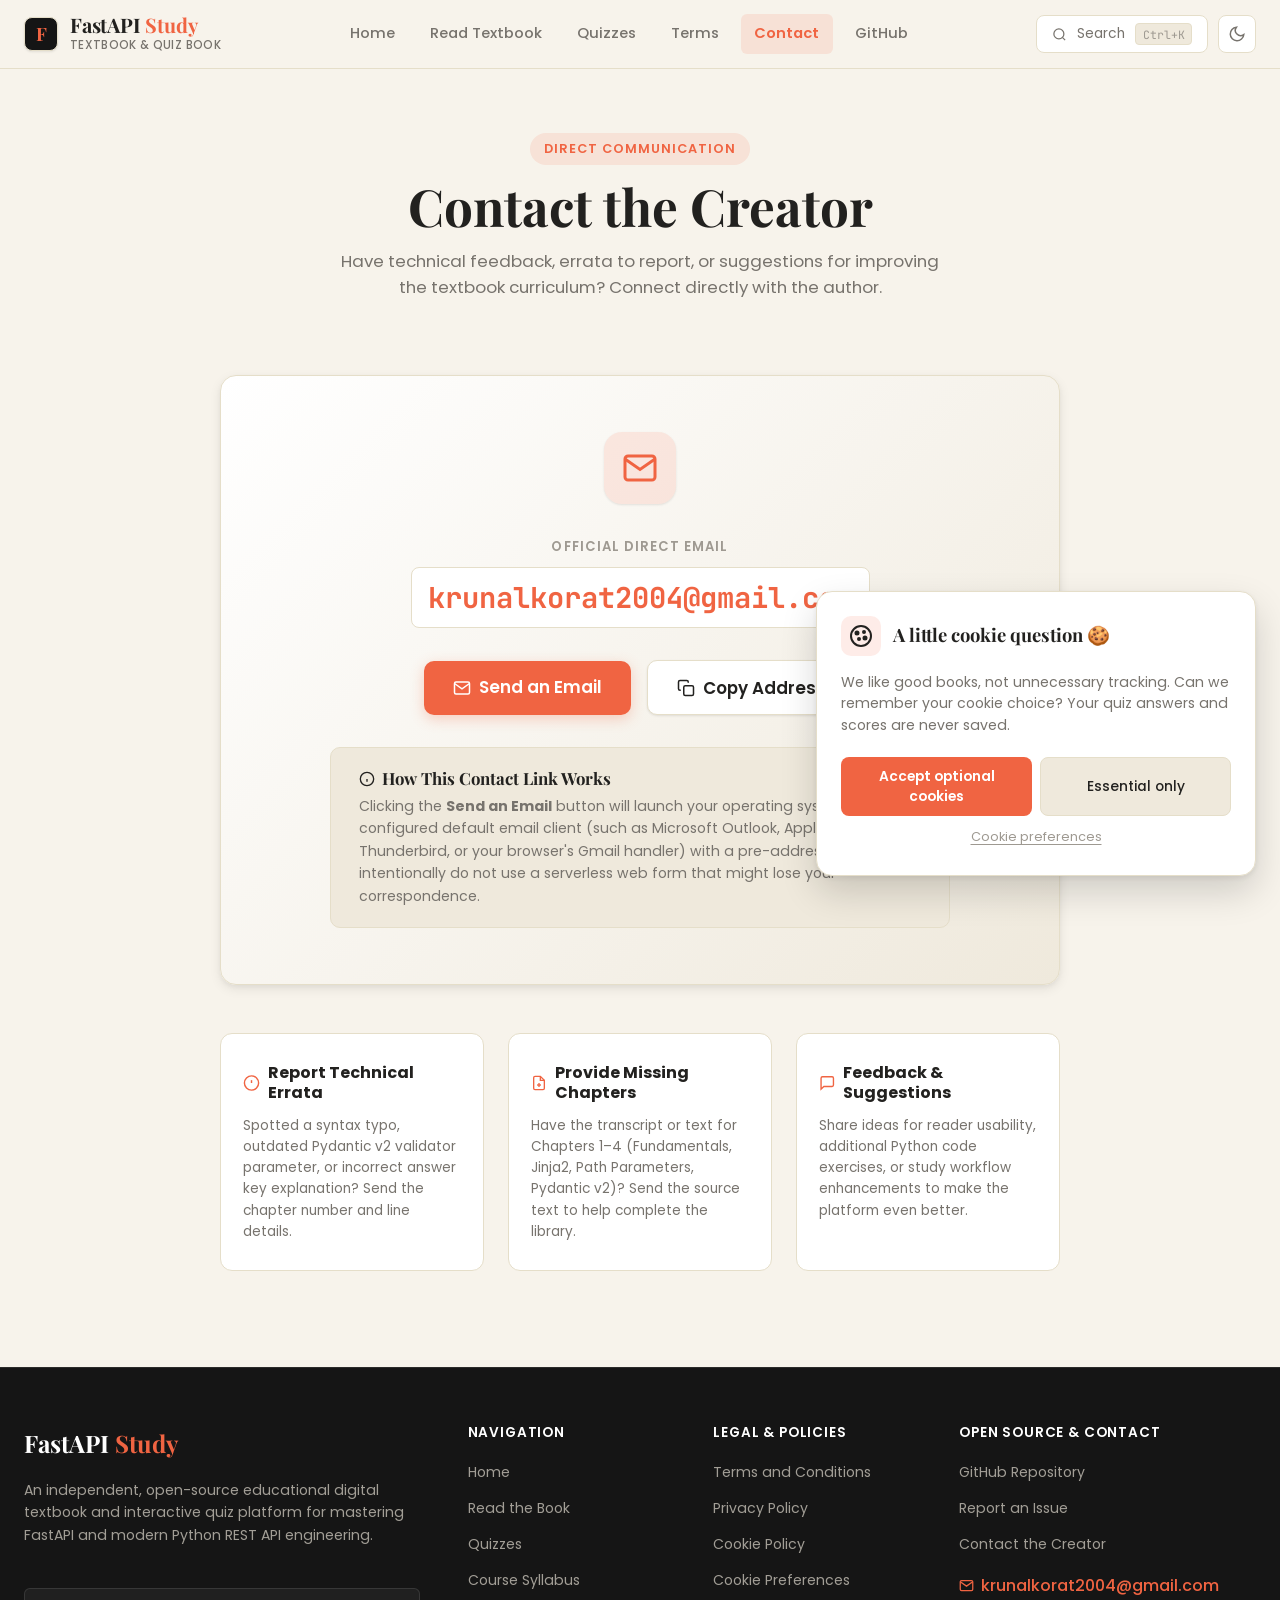
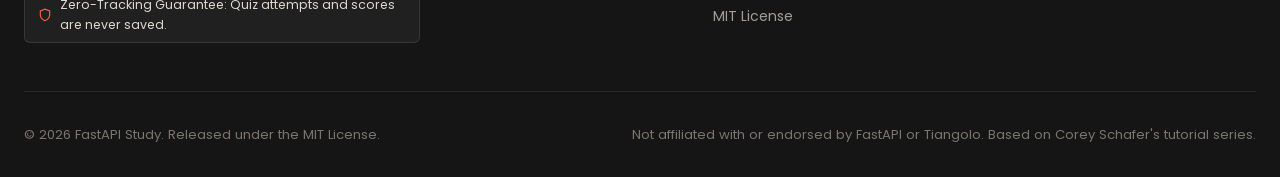
==== contact.html @ 701d2d7a "feat: complete FastAPI Study static website, open-source identity, cookie consent, and Vercel config" ====
<!DOCTYPE html>
<html lang="en">
<head>
  <meta charset="UTF-8">
  <meta name="viewport" content="width=device-width, initial-scale=1.0">
  <title>Contact the Creator — FastAPI Study</title>
  <meta name="description" content="Get in touch with the creator of FastAPI Study to report textbook errata, propose improvements, or ask architectural questions.">
  
  <!-- CSS Design System -->
  <link rel="stylesheet" href="assets/css/base.css">
  <link rel="stylesheet" href="assets/css/pages.css">
</head>
<body>
  <!-- Accessibility Skip Link -->
  <a href="#main-content" class="skip-to-content">Skip to contact content</a>

  <!-- Global Header -->
  <header class="site-header" role="banner">
    <div class="header-container">
      <a href="index.html" class="brand-link" aria-label="FastAPI Study Home">
        <div class="brand-badge-icon" aria-hidden="true">F</div>
        <div class="brand-text-wrap">
          <span class="brand-name">FastAPI <span>Study</span></span>
          <span class="brand-tagline">Textbook & Quiz Book</span>
        </div>
      </a>

      <nav class="main-nav" aria-label="Primary Navigation">
        <a href="index.html" class="nav-link">Home</a>
        <a href="textbook.html?ch=5" class="nav-link">Read Textbook</a>
        <a href="quiz.html?ch=5" class="nav-link">Quizzes</a>
        <a href="terms.html" class="nav-link">Terms</a>
        <a href="contact.html" class="nav-link active">Contact</a>
        <a href="https://github.com/KrunalKorat/FastAPI-Study" class="nav-link" target="_blank" rel="noopener noreferrer">GitHub</a>
      </nav>

      <div class="header-actions">
        <button class="search-trigger-btn" aria-label="Search textbook content (Press Ctrl+K)">
          <svg width="15" height="15" viewBox="0 0 24 24" fill="none" stroke="currentColor" stroke-width="2"><circle cx="11" cy="11" r="8"></circle><line x1="21" y1="21" x2="16.65" y2="16.65"></line></svg>
          <span>Search</span>
          <kbd>Ctrl+K</kbd>
        </button>

        <button class="icon-btn theme-toggle-btn" aria-label="Toggle theme">
          <svg width="18" height="18" viewBox="0 0 24 24" fill="none" stroke="currentColor" stroke-width="2"><path d="M21 12.79A9 9 0 1 1 11.21 3 7 7 0 0 0 21 12.79z"></path></svg>
        </button>

        <button class="icon-btn mobile-menu-btn" aria-label="Open navigation menu">
          <svg width="20" height="20" viewBox="0 0 24 24" fill="none" stroke="currentColor" stroke-width="2"><line x1="3" y1="12" x2="21" y2="12"></line><line x1="3" y1="6" x2="21" y2="6"></line><line x1="3" y1="18" x2="21" y2="18"></line></svg>
        </button>
      </div>
    </div>
  </header>

  <!-- Mobile Navigation Drawer -->
  <div class="mobile-nav-drawer" id="mobile-drawer" role="dialog" aria-modal="true" aria-label="Navigation Menu">
    <div class="mobile-drawer-sheet">
      <div class="drawer-header">
        <div class="brand-name">FastAPI <span>Study</span></div>
        <button class="icon-btn drawer-close-btn" aria-label="Close navigation menu">
          <svg width="18" height="18" viewBox="0 0 24 24" fill="none" stroke="currentColor" stroke-width="2"><line x1="18" y1="6" x2="6" y2="18"></line><line x1="6" y1="6" x2="18" y2="18"></line></svg>
        </button>
      </div>
      <nav class="drawer-links">
        <a href="index.html" class="nav-link">Home</a>
        <a href="textbook.html?ch=5" class="nav-link">Read Textbook</a>
        <a href="quiz.html?ch=5" class="nav-link">Chapter Quizzes</a>
        <a href="terms.html" class="nav-link">Terms and Conditions</a>
        <a href="privacy-policy.html" class="nav-link">Privacy Policy</a>
        <a href="cookies.html" class="nav-link">Cookie Policy</a>
        <a href="contact.html" class="nav-link active">Contact the Creator</a>
        <a href="https://github.com/KrunalKorat/FastAPI-Study" class="nav-link" target="_blank" rel="noopener noreferrer">GitHub Repository</a>
      </nav>
    </div>
  </div>

  <!-- Main Contact Content -->
  <main class="page-wrapper" id="main-content">
    <div class="page-header-block">
      <span class="page-badge-label">Direct Communication</span>
      <h1 class="page-main-title">Contact the Creator</h1>
      <p class="page-lead-text">
        Have technical feedback, errata to report, or suggestions for improving the textbook curriculum? Connect directly with the author.
      </p>
    </div>

    <div class="contact-container">
      <div class="contact-hero-card">
        <div class="contact-mail-icon-wrap" aria-hidden="true">
          <svg width="36" height="36" viewBox="0 0 24 24" fill="none" stroke="currentColor" stroke-width="2"><path d="M4 4h16c1.1 0 2 .9 2 2v12c0 1.1-.9 2-2 2H4c-1.1 0-2-.9-2-2V6c0-1.1.9-2 2-2z"></path><polyline points="22,6 12,13 2,6"></polyline></svg>
        </div>

        <div class="contact-details-box">
          <span style="font-size: 0.82rem; font-weight: 600; text-transform: uppercase; letter-spacing: 0.08em; color: var(--text-muted);">Official Direct Email</span>
          <a href="mailto:krunalkorat2004@gmail.com" class="contact-email-display" id="creator-email-link" title="Click to send email via your default mail client">
            krunalkorat2004@gmail.com
          </a>
        </div>

        <div class="contact-action-buttons">
          <a href="mailto:krunalkorat2004@gmail.com" class="btn btn-primary btn-lg">
            <svg width="18" height="18" viewBox="0 0 24 24" fill="none" stroke="currentColor" stroke-width="2"><path d="M4 4h16c1.1 0 2 .9 2 2v12c0 1.1-.9 2-2 2H4c-1.1 0-2-.9-2-2V6c0-1.1.9-2 2-2z"></path><polyline points="22,6 12,13 2,6"></polyline></svg>
            <span>Send an Email</span>
          </a>

          <button class="btn btn-secondary btn-lg" id="copy-email-btn">
            <svg width="18" height="18" viewBox="0 0 24 24" fill="none" stroke="currentColor" stroke-width="2"><rect x="9" y="9" width="13" height="13" rx="2" ry="2"></rect><path d="M5 15H4a2 2 0 0 1-2-2V4a2 2 0 0 1 2-2h9a2 2 0 0 1 2 2v1"></path></svg>
            <span>Copy Address</span>
          </button>
        </div>

        <div class="contact-notice-box">
          <h4>
            <svg width="16" height="16" viewBox="0 0 24 24" fill="none" stroke="currentColor" stroke-width="2"><circle cx="12" cy="12" r="10"></circle><line x1="12" y1="16" x2="12" y2="12"></line><line x1="12" y1="8" x2="12.01" y2="8"></line></svg>
            <span>How This Contact Link Works</span>
          </h4>
          <p>
            Clicking the <strong>Send an Email</strong> button will launch your operating system's configured default email client (such as Microsoft Outlook, Apple Mail, Thunderbird, or your browser's Gmail handler) with a pre-addressed draft. We intentionally do not use a serverless web form that might lose your correspondence.
          </p>
        </div>
      </div>

      <!-- Why Reach Out Section -->
      <div class="contact-reasons-grid">
        <div class="reason-card">
          <h4>
            <svg width="18" height="18" viewBox="0 0 24 24" fill="none" stroke="currentColor" stroke-width="2" style="color: var(--color-accent-orange);"><circle cx="12" cy="12" r="10"></circle><line x1="12" y1="8" x2="12" y2="12"></line><line x1="12" y1="16" x2="12.01" y2="16"></line></svg>
            <span>Report Technical Errata</span>
          </h4>
          <p>Spotted a syntax typo, outdated Pydantic v2 validator parameter, or incorrect answer key explanation? Send the chapter number and line details.</p>
        </div>

        <div class="reason-card">
          <h4>
            <svg width="18" height="18" viewBox="0 0 24 24" fill="none" stroke="currentColor" stroke-width="2" style="color: var(--color-accent-orange);"><path d="M14 2H6a2 2 0 0 0-2 2v16a2 2 0 0 0 2 2h12a2 2 0 0 0 2-2V8z"></path><polyline points="14 2 14 8 20 8"></polyline><line x1="12" y1="18" x2="12" y2="12"></line><line x1="9" y1="15" x2="15" y2="15"></line></svg>
            <span>Provide Missing Chapters</span>
          </h4>
          <p>Have the transcript or text for Chapters 1–4 (Fundamentals, Jinja2, Path Parameters, Pydantic v2)? Send the source text to help complete the library.</p>
        </div>

        <div class="reason-card">
          <h4>
            <svg width="18" height="18" viewBox="0 0 24 24" fill="none" stroke="currentColor" stroke-width="2" style="color: var(--color-accent-orange);"><path d="M21 15a2 2 0 0 1-2 2H7l-4 4V5a2 2 0 0 1 2-2h14a2 2 0 0 1 2 2z"></path></svg>
            <span>Feedback & Suggestions</span>
          </h4>
          <p>Share ideas for reader usability, additional Python code exercises, or study workflow enhancements to make the platform even better.</p>
        </div>
      </div>
    </div>
  </main>

  <!-- Global Footer -->
  <footer class="site-footer" role="contentinfo">
    <div class="footer-container">
      <div class="footer-top">
        <div class="footer-brand-col">
          <div class="footer-brand">FastAPI <span>Study</span></div>
          <p class="footer-desc">
            An independent, open-source educational digital textbook and interactive quiz platform for mastering FastAPI and modern Python REST API engineering.
          </p>
          <div class="footer-privacy-pill">
            <svg width="14" height="14" viewBox="0 0 24 24" fill="none" stroke="currentColor" stroke-width="2"><path d="M12 22s8-4 8-10V5l-8-3-8 3v7c0 6 8 10 8 10z"></path></svg>
            <span>Zero-Tracking Guarantee: Quiz attempts and scores are never saved.</span>
          </div>
        </div>

        <div>
          <h4 class="footer-col-title">Navigation</h4>
          <ul class="footer-links">
            <li><a href="index.html">Home</a></li>
            <li><a href="textbook.html?ch=5">Read the Book</a></li>
            <li><a href="quiz.html?ch=5">Quizzes</a></li>
            <li><a href="index.html#curriculum">Course Syllabus</a></li>
          </ul>
        </div>

        <div>
          <h4 class="footer-col-title">Legal &amp; Policies</h4>
          <ul class="footer-links">
            <li><a href="terms.html">Terms and Conditions</a></li>
            <li><a href="privacy-policy.html">Privacy Policy</a></li>
            <li><a href="cookies.html">Cookie Policy</a></li>
            <li><a href="#" class="reopen-cookie-preferences">Cookie Preferences</a></li>
            <li><a href="LICENSE" target="_blank">MIT License</a></li>
          </ul>
        </div>

        <div>
          <h4 class="footer-col-title">Open Source &amp; Contact</h4>
          <ul class="footer-links" style="margin-bottom: 1rem;">
            <li><a href="https://github.com/KrunalKorat/FastAPI-Study" target="_blank" rel="noopener noreferrer">GitHub Repository</a></li>
            <li><a href="https://github.com/KrunalKorat/FastAPI-Study/issues" target="_blank" rel="noopener noreferrer">Report an Issue</a></li>
            <li><a href="contact.html">Contact the Creator</a></li>
          </ul>
          <a href="mailto:krunalkorat2004@gmail.com" class="footer-contact-link">
            <svg width="15" height="15" viewBox="0 0 24 24" fill="none" stroke="currentColor" stroke-width="2"><path d="M4 4h16c1.1 0 2 .9 2 2v12c0 1.1-.9 2-2 2H4c-1.1 0-2-.9-2-2V6c0-1.1.9-2 2-2z"></path><polyline points="22,6 12,13 2,6"></polyline></svg>
            <span>krunalkorat2004@gmail.com</span>
          </a>
        </div>
      </div>

      <div class="footer-bottom">
        <div>&copy; <span id="current-year">2026</span> FastAPI Study. Released under the MIT License.</div>
        <div>Not affiliated with or endorsed by FastAPI or Tiangolo. Based on Corey Schafer's tutorial series.</div>
      </div>
    </div>
  </footer>

  <!-- Search Modal -->
  <div class="search-modal-backdrop" id="search-modal" role="dialog" aria-modal="true" aria-label="Search textbook content">
    <div class="search-dialog">
      <div class="search-input-header">
        <svg class="search-input-icon" width="20" height="20" viewBox="0 0 24 24" fill="none" stroke="currentColor" stroke-width="2"><circle cx="11" cy="11" r="8"></circle><line x1="21" y1="21" x2="16.65" y2="16.65"></line></svg>
        <input type="text" id="search-input" class="search-main-input" placeholder="Search chapters, Python code, section titles, or topics..." autocomplete="off">
        <button class="icon-btn search-close-btn" aria-label="Close search">
          <svg width="18" height="18" viewBox="0 0 24 24" fill="none" stroke="currentColor" stroke-width="2"><line x1="18" y1="6" x2="6" y2="18"></line><line x1="6" y1="6" x2="18" y2="18"></line></svg>
        </button>
      </div>
      <div class="search-results-container" id="search-results"></div>
      <div class="search-dialog-footer">
        <div class="search-shortcuts">
          <span><kbd>↑</kbd> <kbd>↓</kbd> to navigate</span>
          <span><kbd>Enter</kbd> to open</span>
          <span><kbd>Esc</kbd> to close</span>
        </div>
        <span>FastAPI Study Client Search</span>
      </div>
    </div>
  </div>

  <!-- Scripts -->
  <script src="assets/content/textbook-content.js"></script>
  <script src="assets/js/animations.js"></script>
  <script src="assets/js/app.js"></script>
  <script src="assets/js/search.js"></script>

  <script>
    document.addEventListener('DOMContentLoaded', () => {
      const copyBtn = document.getElementById('copy-email-btn');
      if (copyBtn && window.FastAPIApp) {
        copyBtn.addEventListener('click', () => {
          window.FastAPIApp.copyTextToClipboard('krunalkorat2004@gmail.com', 'Creator email copied to clipboard!');
        });
      }
    });
  </script>
</body>
</html>
---- assets/css/base.css ----
/* ==========================================================================
   FASTAPI STUDY — BASE DESIGN SYSTEM & GLOBAL STYLES
   Fonts: Playfair Display, Poppins, JetBrains Mono
   Palette: #151515, #20201F, #F7F3EB, #22211F, #77736D, #F06442
   ========================================================================== */

@import url('https://fonts.googleapis.com/css2?family=JetBrains+Mono:ital,wght@0,400;0,500;0,600;0,700;1,400&family=Playfair+Display:ital,wght@0,500;0,600;0,700;0,800;1,600&family=Poppins:wght@300;400;500;600;700&display=swap');

:root {
  /* Core Brand Colors */
  --color-dark-main: #151515;
  --color-dark-elevated: #20201F;
  --color-dark-border: #2C2C2A;
  --color-dark-muted: #8E8A83;
  
  --color-ivory-bg: #F7F3EB;
  --color-ivory-surface: #FFFFFF;
  --color-ivory-card: #EFE9DC;
  --color-ivory-border: #E5DEC9;
  --color-text-main: #22211F;
  --color-text-secondary: #77736D;
  --color-text-muted: #9E9991;

  --color-accent-orange: #F06442;
  --color-accent-orange-hover: #D95333;
  --color-accent-orange-light: rgba(240, 100, 66, 0.12);
  --color-accent-orange-subtle: rgba(240, 100, 66, 0.06);

  --color-success: #2E7D32;
  --color-success-bg: #E8F5E9;
  --color-error: #D32F2F;
  --color-error-bg: #FFEBEE;
  --color-warning: #ED6C02;
  --color-warning-bg: #FFF4E5;
  --color-info: #0288D1;
  --color-info-bg: #E1F5FE;

  /* Typography Stacks */
  --font-serif: 'Playfair Display', Georgia, Cambria, 'Times New Roman', serif;
  --font-sans: 'Poppins', -apple-system, BlinkMacSystemFont, 'Segoe UI', Roboto, Helvetica, Arial, sans-serif;
  --font-mono: 'JetBrains Mono', Consolas, Monaco, 'Courier New', monospace;

  /* Reader Sizing Variables */
  --reader-font-size: 1.05rem;
  --reader-line-height: 1.8;
  --reader-max-width: 860px;

  /* Elevation Shadows */
  --shadow-sm: 0 1px 3px rgba(0,0,0,0.06), 0 1px 2px rgba(0,0,0,0.04);
  --shadow-md: 0 4px 12px rgba(0,0,0,0.08), 0 2px 4px rgba(0,0,0,0.04);
  --shadow-lg: 0 12px 28px rgba(0,0,0,0.12), 0 4px 8px rgba(0,0,0,0.06);
  --shadow-book: 0 20px 40px -15px rgba(0,0,0,0.35), 0 0 0 1px rgba(0,0,0,0.08);

  /* Transitions */
  --transition-fast: 0.18s cubic-bezier(0.16, 1, 0.3, 1);
  --transition-normal: 0.28s cubic-bezier(0.16, 1, 0.3, 1);
  --transition-smooth: 0.42s cubic-bezier(0.16, 1, 0.3, 1);

  /* Surface and UI defaults (Warm Ivory Theme) */
  --bg-app: var(--color-ivory-bg);
  --bg-surface: #FFFFFF;
  --bg-surface-elevated: var(--color-ivory-card);
  --border-subtle: var(--color-ivory-border);
  --text-primary: var(--color-text-main);
  --text-secondary: var(--color-text-secondary);
  --text-muted: var(--color-text-muted);
  --code-bg: #151515;
  --code-text: #F8F8F2;
  --code-border: #2A2A28;
  --header-bg: rgba(247, 243, 235, 0.94);
  --header-border: var(--color-ivory-border);
}

/* Dark Theme Overrides */
[data-theme="dark"] {
  --bg-app: #151515;
  --bg-surface: #1E1E1D;
  --bg-surface-elevated: #282827;
  --border-subtle: #2E2E2C;
  --text-primary: #F4F1EA;
  --text-secondary: #AAA59B;
  --text-muted: #726E67;
  --code-bg: #0D0D0D;
  --code-text: #F8F8F2;
  --code-border: #222220;
  --header-bg: rgba(21, 21, 21, 0.92);
  --header-border: #262624;
}

/* Base Reset */
*, *::before, *::after {
  box-sizing: border-box;
  margin: 0;
  padding: 0;
}

html {
  font-size: 16px;
  scroll-behavior: smooth;
  -webkit-font-smoothing: antialiased;
  -moz-osx-font-smoothing: grayscale;
}

body {
  font-family: var(--font-sans);
  background-color: var(--bg-app);
  color: var(--text-primary);
  line-height: 1.6;
  min-height: 100vh;
  display: flex;
  flex-direction: column;
  transition: background-color var(--transition-normal), color var(--transition-normal);
  overflow-x: hidden;
}

/* Skip link for Accessibility */
.skip-to-content {
  position: absolute;
  top: -60px;
  left: 20px;
  background: var(--color-accent-orange);
  color: #FFFFFF;
  padding: 10px 18px;
  font-weight: 600;
  border-radius: 6px;
  z-index: 9999;
  text-decoration: none;
  transition: top var(--transition-fast);
}
.skip-to-content:focus {
  top: 15px;
  outline: 3px solid #FFFFFF;
}

/* Typography Defaults */
h1, h2, h3, h4, h5, h6 {
  color: var(--text-primary);
  font-weight: 700;
  line-height: 1.25;
}

p {
  color: var(--text-primary);
  margin-bottom: 1.1rem;
}

a {
  color: inherit;
  text-decoration: none;
  transition: color var(--transition-fast);
}

button {
  font-family: inherit;
  cursor: pointer;
  border: none;
  background: none;
}

img, svg {
  display: block;
  max-width: 100%;
}

:focus-visible {
  outline: 2px solid var(--color-accent-orange);
  outline-offset: 2px;
}

/* ==========================================================================
   BRANDED INITIAL LOADER
   Layered book-opening animation with progress bar
   ========================================================================== */
#site-loader {
  position: fixed;
  inset: 0;
  background-color: var(--color-dark-main);
  color: #F7F3EB;
  z-index: 10000;
  display: flex;
  flex-direction: column;
  align-items: center;
  justify-content: center;
  transition: opacity 0.45s ease-out, visibility 0.45s ease-out;
}

#site-loader.loader-hidden {
  opacity: 0;
  visibility: hidden;
  pointer-events: none;
}

.loader-content {
  text-align: center;
  display: flex;
  flex-direction: column;
  align-items: center;
  gap: 1.2rem;
  max-width: 320px;
}

.loader-book-icon {
  width: 58px;
  height: 48px;
  position: relative;
  perspective: 200px;
}

.book-spine {
  position: absolute;
  width: 4px;
  height: 100%;
  left: calc(50% - 2px);
  background: var(--color-accent-orange);
  border-radius: 2px;
}

.book-page {
  position: absolute;
  top: 4px;
  width: 25px;
  height: 40px;
  border: 2px solid rgba(247, 243, 235, 0.4);
  background: rgba(32, 32, 31, 0.95);
  border-radius: 3px;
}

.book-page.left {
  right: 50%;
  border-right: none;
  border-top-right-radius: 0;
  border-bottom-right-radius: 0;
  transform-origin: right center;
  animation: pageTurnLeft 1.2s ease-in-out infinite alternate;
}

.book-page.right {
  left: 50%;
  border-left: none;
  border-top-left-radius: 0;
  border-bottom-left-radius: 0;
  transform-origin: left center;
  animation: pageTurnRight 1.2s ease-in-out infinite alternate;
}

@keyframes pageTurnLeft {
  0% { transform: rotateY(0deg); }
  100% { transform: rotateY(-35deg); }
}

@keyframes pageTurnRight {
  0% { transform: rotateY(0deg); }
  100% { transform: rotateY(35deg); }
}

.loader-brand {
  font-family: var(--font-serif);
  font-size: 1.55rem;
  font-weight: 700;
  letter-spacing: -0.02em;
  color: #FFFFFF;
}

.loader-brand span {
  color: var(--color-accent-orange);
}

.loader-subtext {
  font-size: 0.85rem;
  color: var(--color-dark-muted);
  letter-spacing: 0.04em;
  text-transform: uppercase;
}

.loader-progress-track {
  width: 180px;
  height: 3px;
  background: rgba(255, 255, 255, 0.12);
  border-radius: 3px;
  overflow: hidden;
  position: relative;
}

.loader-progress-bar {
  position: absolute;
  top: 0;
  left: 0;
  height: 100%;
  width: 0%;
  background: var(--color-accent-orange);
  border-radius: 3px;
  animation: loaderProgress 0.75s ease forwards;
}

@keyframes loaderProgress {
  0% { width: 5%; }
  50% { width: 65%; }
  100% { width: 100%; }
}

/* ==========================================================================
   GLOBAL HEADER & NAVIGATION
   ========================================================================== */
.site-header {
  position: sticky;
  top: 0;
  z-index: 1000;
  background-color: var(--header-bg);
  backdrop-filter: blur(12px);
  -webkit-backdrop-filter: blur(12px);
  border-bottom: 1px solid var(--header-border);
  transition: background-color var(--transition-normal), border-color var(--transition-normal);
}

.header-container {
  max-width: 1400px;
  margin: 0 auto;
  padding: 0 1.5rem;
  height: 68px;
  display: flex;
  align-items: center;
  justify-content: space-between;
  gap: 1.5rem;
}

/* Brand Identity */
.brand-link {
  display: flex;
  align-items: center;
  gap: 0.75rem;
  text-decoration: none;
}

.brand-badge-icon {
  width: 34px;
  height: 34px;
  background: var(--color-dark-main);
  border: 1px solid var(--border-subtle);
  border-radius: 8px;
  display: flex;
  align-items: center;
  justify-content: center;
  color: var(--color-accent-orange);
  font-family: var(--font-serif);
  font-size: 1.15rem;
  font-weight: 700;
  box-shadow: var(--shadow-sm);
  transition: transform var(--transition-fast);
}

.brand-link:hover .brand-badge-icon {
  transform: translateY(-1px) scale(1.05);
}

.brand-text-wrap {
  display: flex;
  flex-direction: column;
}

.brand-name {
  font-family: var(--font-serif);
  font-size: 1.25rem;
  font-weight: 700;
  color: var(--text-primary);
  line-height: 1.1;
  letter-spacing: -0.01em;
}

.brand-name span {
  color: var(--color-accent-orange);
}

.brand-tagline {
  font-size: 0.72rem;
  font-weight: 500;
  color: var(--text-secondary);
  letter-spacing: 0.03em;
  text-transform: uppercase;
}

/* Primary Navigation */
.main-nav {
  display: flex;
  align-items: center;
  gap: 0.5rem;
}

.nav-link {
  font-size: 0.92rem;
  font-weight: 500;
  color: var(--text-secondary);
  padding: 0.5rem 0.85rem;
  border-radius: 6px;
  transition: color var(--transition-fast), background var(--transition-fast);
}

.nav-link:hover {
  color: var(--text-primary);
  background-color: var(--color-accent-orange-subtle);
}

.nav-link.active {
  color: var(--color-accent-orange);
  font-weight: 600;
  background-color: var(--color-accent-orange-light);
}

/* Header Action Controls */
.header-actions {
  display: flex;
  align-items: center;
  gap: 0.65rem;
}

/* Search Trigger Button */
.search-trigger-btn {
  display: flex;
  align-items: center;
  gap: 0.65rem;
  padding: 0.45rem 0.9rem;
  background-color: var(--bg-surface);
  border: 1px solid var(--border-subtle);
  border-radius: 8px;
  color: var(--text-secondary);
  font-size: 0.86rem;
  font-weight: 400;
  transition: border-color var(--transition-fast), color var(--transition-fast), box-shadow var(--transition-fast);
}

.search-trigger-btn:hover {
  border-color: var(--color-accent-orange);
  color: var(--text-primary);
  box-shadow: var(--shadow-sm);
}

.search-trigger-btn kbd {
  font-family: var(--font-mono);
  font-size: 0.72rem;
  background: var(--bg-surface-elevated);
  border: 1px solid var(--border-subtle);
  border-radius: 4px;
  padding: 0.15rem 0.4rem;
  color: var(--text-muted);
}

/* Theme Toggle Button */
.icon-btn {
  width: 38px;
  height: 38px;
  border-radius: 8px;
  display: flex;
  align-items: center;
  justify-content: center;
  background-color: var(--bg-surface);
  border: 1px solid var(--border-subtle);
  color: var(--text-secondary);
  transition: all var(--transition-fast);
}

.icon-btn:hover {
  color: var(--text-primary);
  border-color: var(--color-accent-orange);
  background-color: var(--color-accent-orange-subtle);
}

/* Mobile Hamburger Menu Toggle */
.mobile-menu-btn {
  display: none;
}

/* Mobile Drawer */
.mobile-nav-drawer {
  position: fixed;
  inset: 0;
  background: rgba(0, 0, 0, 0.65);
  backdrop-filter: blur(6px);
  z-index: 2000;
  display: flex;
  justify-content: flex-end;
  opacity: 0;
  visibility: hidden;
  transition: opacity var(--transition-normal), visibility var(--transition-normal);
}

.mobile-nav-drawer.open {
  opacity: 1;
  visibility: visible;
}

.mobile-drawer-sheet {
  width: 82%;
  max-width: 320px;
  height: 100%;
  background: var(--bg-surface);
  display: flex;
  flex-direction: column;
  padding: 1.5rem;
  box-shadow: var(--shadow-lg);
  transform: translateX(100%);
  transition: transform var(--transition-normal);
}

.mobile-nav-drawer.open .mobile-drawer-sheet {
  transform: translateX(0);
}

.drawer-header {
  display: flex;
  align-items: center;
  justify-content: space-between;
  margin-bottom: 2rem;
  padding-bottom: 1rem;
  border-bottom: 1px solid var(--border-subtle);
}

.drawer-links {
  display: flex;
  flex-direction: column;
  gap: 0.65rem;
}

.drawer-links .nav-link {
  font-size: 1.05rem;
  padding: 0.75rem 1rem;
}

/* ==========================================================================
   GLOBAL SEARCH MODAL
   ========================================================================== */
.search-modal-backdrop {
  position: fixed;
  inset: 0;
  background: rgba(18, 18, 18, 0.75);
  backdrop-filter: blur(8px);
  z-index: 3000;
  display: flex;
  align-items: flex-start;
  justify-content: center;
  padding: 5rem 1rem 2rem;
  opacity: 0;
  visibility: hidden;
  transition: opacity var(--transition-fast), visibility var(--transition-fast);
}

.search-modal-backdrop.open {
  opacity: 1;
  visibility: visible;
}

.search-dialog {
  width: 100%;
  max-width: 680px;
  background: var(--bg-surface);
  border: 1px solid var(--border-subtle);
  border-radius: 14px;
  box-shadow: var(--shadow-lg);
  display: flex;
  flex-direction: column;
  overflow: hidden;
  transform: translateY(-15px) scale(0.98);
  transition: transform var(--transition-normal);
}

.search-modal-backdrop.open .search-dialog {
  transform: translateY(0) scale(1);
}

.search-input-header {
  display: flex;
  align-items: center;
  gap: 0.85rem;
  padding: 1rem 1.25rem;
  border-bottom: 1px solid var(--border-subtle);
  background: var(--bg-surface);
}

.search-input-icon {
  color: var(--color-accent-orange);
  flex-shrink: 0;
}

.search-main-input {
  width: 100%;
  border: none;
  background: none;
  font-size: 1.1rem;
  font-family: inherit;
  color: var(--text-primary);
  outline: none;
}

.search-main-input::placeholder {
  color: var(--text-muted);
}

.search-close-btn {
  color: var(--text-muted);
  padding: 4px;
  border-radius: 4px;
  transition: color var(--transition-fast);
}

.search-close-btn:hover {
  color: var(--text-primary);
}

.search-results-container {
  max-height: 440px;
  overflow-y: auto;
  padding: 0.75rem 0;
}

.search-results-list {
  display: flex;
  flex-direction: column;
  list-style: none;
}

.search-result-item {
  padding: 0.85rem 1.25rem;
  border-bottom: 1px solid var(--border-subtle);
  cursor: pointer;
  transition: background var(--transition-fast);
  display: block;
  text-decoration: none;
}

.search-result-item:last-child {
  border-bottom: none;
}

.search-result-item:hover,
.search-result-item.highlighted {
  background: var(--color-accent-orange-subtle);
}

.search-result-meta {
  display: flex;
  align-items: center;
  gap: 0.65rem;
  margin-bottom: 0.25rem;
}

.search-chapter-badge {
  font-size: 0.72rem;
  font-weight: 600;
  text-transform: uppercase;
  color: var(--color-accent-orange);
  background: var(--color-accent-orange-light);
  padding: 2px 7px;
  border-radius: 4px;
}

.search-section-title {
  font-size: 0.82rem;
  color: var(--text-secondary);
}

.search-result-heading {
  font-size: 0.98rem;
  font-weight: 600;
  color: var(--text-primary);
  margin-bottom: 0.25rem;
}

.search-result-snippet {
  font-size: 0.84rem;
  color: var(--text-secondary);
  line-height: 1.5;
}

.search-result-snippet mark {
  background: rgba(240, 100, 66, 0.25);
  color: var(--text-primary);
  font-weight: 600;
  padding: 1px 3px;
  border-radius: 2px;
}

.search-empty-state {
  padding: 3rem 1.5rem;
  text-align: center;
  color: var(--text-muted);
}

.search-empty-state svg {
  margin: 0 auto 0.75rem;
  opacity: 0.5;
}

.search-dialog-footer {
  padding: 0.65rem 1.25rem;
  background: var(--bg-surface-elevated);
  border-top: 1px solid var(--border-subtle);
  display: flex;
  align-items: center;
  justify-content: space-between;
  font-size: 0.78rem;
  color: var(--text-muted);
}

.search-shortcuts {
  display: flex;
  gap: 0.85rem;
}

.search-shortcuts span {
  display: flex;
  align-items: center;
  gap: 0.35rem;
}

.search-shortcuts kbd {
  font-family: var(--font-mono);
  background: var(--bg-surface);
  border: 1px solid var(--border-subtle);
  padding: 1px 4px;
  border-radius: 3px;
}

/* ==========================================================================
   GLOBAL FOOTER
   ========================================================================== */
.site-footer {
  margin-top: auto;
  background-color: var(--color-dark-main);
  color: #ECE8E1;
  border-top: 1px solid var(--color-dark-border);
  padding: 3.5rem 1.5rem 2rem;
}

.footer-container {
  max-width: 1400px;
  margin: 0 auto;
}

.footer-top {
  display: grid;
  grid-template-columns: 2fr 1fr 1fr 1.5fr;
  gap: 3rem;
  padding-bottom: 3rem;
  border-bottom: 1px solid rgba(255, 255, 255, 0.08);
}

.footer-brand-col {
  display: flex;
  flex-direction: column;
  gap: 1rem;
}

.footer-brand {
  font-family: var(--font-serif);
  font-size: 1.5rem;
  font-weight: 700;
  color: #FFFFFF;
}

.footer-brand span {
  color: var(--color-accent-orange);
}

.footer-desc {
  font-size: 0.88rem;
  color: #A29E96;
  line-height: 1.6;
  max-width: 380px;
}

.footer-privacy-pill {
  display: inline-flex;
  align-items: center;
  gap: 0.5rem;
  background: rgba(255, 255, 255, 0.05);
  border: 1px solid rgba(255, 255, 255, 0.1);
  padding: 0.4rem 0.8rem;
  border-radius: 6px;
  font-size: 0.78rem;
  color: #DDD8CE;
  margin-top: 0.5rem;
  width: fit-content;
}

.footer-privacy-pill svg {
  color: var(--color-accent-orange);
  flex-shrink: 0;
}

.footer-col-title {
  font-size: 0.85rem;
  font-weight: 600;
  text-transform: uppercase;
  letter-spacing: 0.06em;
  color: #FFFFFF;
  margin-bottom: 1.1rem;
}

.footer-links {
  list-style: none;
  display: flex;
  flex-direction: column;
  gap: 0.65rem;
}

.footer-links a {
  font-size: 0.88rem;
  color: #A29E96;
  transition: color var(--transition-fast);
}

.footer-links a:hover {
  color: #FFFFFF;
}

.footer-contact-link {
  display: flex;
  align-items: center;
  gap: 0.45rem;
  color: var(--color-accent-orange) !important;
  font-weight: 500;
  word-break: break-all;
}

.footer-bottom {
  padding-top: 2rem;
  display: flex;
  align-items: center;
  justify-content: space-between;
  font-size: 0.82rem;
  color: #7A766F;
  flex-wrap: wrap;
  gap: 1rem;
}

.footer-bottom a {
  color: #A29E96;
  text-decoration: underline;
  text-underline-offset: 3px;
}

/* ==========================================================================
   BUTTONS & COMMON COMPONENTS
   ========================================================================== */
.btn {
  display: inline-flex;
  align-items: center;
  justify-content: center;
  gap: 0.5rem;
  padding: 0.65rem 1.35rem;
  font-size: 0.94rem;
  font-weight: 600;
  border-radius: 8px;
  text-decoration: none;
  cursor: pointer;
  transition: transform var(--transition-fast), background var(--transition-fast), box-shadow var(--transition-fast), border-color var(--transition-fast);
}

.btn:active {
  transform: translateY(1px);
}

.btn-primary {
  background-color: var(--color-accent-orange);
  color: #FFFFFF;
  box-shadow: 0 4px 14px rgba(240, 100, 66, 0.28);
}

.btn-primary:hover {
  background-color: var(--color-accent-orange-hover);
  box-shadow: 0 6px 18px rgba(240, 100, 66, 0.38);
  transform: translateY(-1px);
}

.btn-secondary {
  background-color: var(--bg-surface);
  color: var(--text-primary);
  border: 1px solid var(--border-subtle);
  box-shadow: var(--shadow-sm);
}

.btn-secondary:hover {
  border-color: var(--text-secondary);
  background-color: var(--bg-surface-elevated);
  transform: translateY(-1px);
}

.btn-outline {
  background: transparent;
  color: var(--color-accent-orange);
  border: 1px solid var(--color-accent-orange);
}

.btn-outline:hover {
  background: var(--color-accent-orange);
  color: #FFFFFF;
}

.btn-sm {
  padding: 0.4rem 0.8rem;
  font-size: 0.84rem;
  border-radius: 6px;
}

.btn-lg {
  padding: 0.85rem 1.8rem;
  font-size: 1.05rem;
  border-radius: 10px;
}

/* Toast Notifications */
.toast-container {
  position: fixed;
  bottom: 2rem;
  right: 2rem;
  z-index: 9999;
  display: flex;
  flex-direction: column;
  gap: 0.5rem;
  pointer-events: none;
}

.toast {
  background: var(--color-dark-main);
  color: #F7F3EB;
  border: 1px solid var(--color-dark-border);
  padding: 0.75rem 1.25rem;
  border-radius: 8px;
  font-size: 0.88rem;
  box-shadow: var(--shadow-lg);
  display: flex;
  align-items: center;
  gap: 0.65rem;
  transform: translateY(20px);
  opacity: 0;
  transition: all 0.3s cubic-bezier(0.16, 1, 0.3, 1);
  pointer-events: auto;
}

.toast.show {
  transform: translateY(0);
  opacity: 1;
}

.toast svg {
  color: var(--color-accent-orange);
}

/* ==========================================================================
   COOKIE CONSENT EXPERIENCE ("A little cookie question 🍪")
   ========================================================================== */
.cookie-consent-banner {
  position: fixed;
  bottom: 1.5rem;
  right: 1.5rem;
  max-width: 440px;
  width: calc(100% - 3rem);
  background: var(--bg-surface);
  border: 1px solid var(--border-subtle);
  border-radius: 16px;
  box-shadow: 0 16px 36px rgba(0, 0, 0, 0.16), 0 2px 6px rgba(0, 0, 0, 0.08);
  padding: 1.5rem;
  z-index: 5000;
  display: flex;
  flex-direction: column;
  gap: 1rem;
  transform: translateY(100px);
  opacity: 0;
  pointer-events: none;
  transition: transform 0.4s cubic-bezier(0.16, 1, 0.3, 1), opacity 0.4s cubic-bezier(0.16, 1, 0.3, 1);
}

.cookie-consent-banner.visible {
  transform: translateY(0);
  opacity: 1;
  pointer-events: auto;
}

.cookie-header-row {
  display: flex;
  align-items: center;
  gap: 0.75rem;
}

.cookie-illustration {
  width: 40px;
  height: 40px;
  background: var(--color-accent-orange-light);
  border-radius: 10px;
  display: flex;
  align-items: center;
  justify-content: center;
  flex-shrink: 0;
}

.cookie-headline {
  font-family: var(--font-serif);
  font-size: 1.15rem;
  font-weight: 700;
  color: var(--text-primary);
  line-height: 1.2;
}

.cookie-body-text {
  font-size: 0.88rem;
  color: var(--text-secondary);
  line-height: 1.55;
  margin-bottom: 0;
}

.cookie-actions-group {
  display: flex;
  flex-direction: column;
  gap: 0.5rem;
  margin-top: 0.25rem;
}

.cookie-btn-row {
  display: grid;
  grid-template-columns: 1fr 1fr;
  gap: 0.5rem;
}

.cookie-btn-accept {
  background: var(--color-accent-orange);
  color: #FFFFFF;
  border: none;
  border-radius: 8px;
  padding: 0.6rem 0.85rem;
  font-size: 0.86rem;
  font-weight: 600;
  cursor: pointer;
  transition: background var(--transition-fast), transform var(--transition-fast);
  text-align: center;
}

.cookie-btn-accept:hover {
  background: var(--color-accent-orange-hover);
  transform: translateY(-1px);
}

.cookie-btn-essential {
  background: var(--bg-surface-elevated);
  color: var(--text-primary);
  border: 1px solid var(--border-subtle);
  border-radius: 8px;
  padding: 0.6rem 0.85rem;
  font-size: 0.86rem;
  font-weight: 500;
  cursor: pointer;
  transition: background var(--transition-fast), border-color var(--transition-fast);
  text-align: center;
}

.cookie-btn-essential:hover {
  border-color: var(--text-secondary);
  background: var(--border-subtle);
}

.cookie-btn-prefs {
  color: var(--text-muted);
  font-size: 0.8rem;
  text-decoration: underline;
  text-underline-offset: 3px;
  text-align: center;
  padding: 0.2rem;
  background: none;
  border: none;
  cursor: pointer;
  transition: color var(--transition-fast);
}

.cookie-btn-prefs:hover {
  color: var(--color-accent-orange);
}

/* ==========================================================================
   RESPONSIVE BREAKPOINTS
   ========================================================================== */
@media (max-width: 1024px) {
  .footer-top {
    grid-template-columns: 1fr 1fr;
    gap: 2rem;
  }
}

@media (max-width: 768px) {
  .main-nav {
    display: none;
  }
  .mobile-menu-btn {
    display: flex;
  }
  .search-trigger-btn span,
  .search-trigger-btn kbd {
    display: none;
  }
  .search-trigger-btn {
    padding: 0.45rem;
  }
  .footer-top {
    grid-template-columns: 1fr;
    gap: 2rem;
  }
  .search-dialog {
    margin-top: 1rem;
  }
  .cookie-consent-banner {
    bottom: 1rem;
    right: 1rem;
    left: 1rem;
    width: auto;
    max-width: none;
  }
}

@media (prefers-reduced-motion: reduce) {
  *, *::before, *::after {
    animation-duration: 0.01ms !important;
    animation-iteration-count: 1 !important;
    transition-duration: 0.01ms !important;
    scroll-behavior: auto !important;
  }
}
---- assets/css/pages.css ----
/* ==========================================================================
   FASTAPI STUDY — TERMS & CONTACT PAGES STYLES (pages.css)
   ========================================================================== */

.page-wrapper {
  max-width: 980px;
  margin: 0 auto;
  padding: 4rem 1.5rem 6rem;
  width: 100%;
}

.page-header-block {
  text-align: center;
  margin-bottom: 3.5rem;
  display: flex;
  flex-direction: column;
  align-items: center;
  gap: 0.75rem;
}

.page-badge-label {
  font-size: 0.8rem;
  font-weight: 600;
  text-transform: uppercase;
  letter-spacing: 0.08em;
  color: var(--color-accent-orange);
  background: var(--color-accent-orange-light);
  padding: 0.35rem 0.85rem;
  border-radius: 20px;
}

.page-main-title {
  font-family: var(--font-serif);
  font-size: clamp(2.2rem, 4vw, 3.2rem);
  font-weight: 700;
  color: var(--text-primary);
  line-height: 1.15;
}

.page-lead-text {
  font-size: 1.05rem;
  color: var(--text-secondary);
  max-width: 620px;
  line-height: 1.6;
}

/* ==========================================================================
   TERMS AND CONDITIONS LAYOUT
   ========================================================================== */
.terms-card-container {
  background: var(--bg-surface);
  border: 1px solid var(--border-subtle);
  border-radius: 14px;
  padding: 3rem 2.5rem;
  box-shadow: var(--shadow-sm);
  display: flex;
  flex-direction: column;
  gap: 2.5rem;
}

.terms-meta-info {
  display: flex;
  align-items: center;
  justify-content: space-between;
  padding-bottom: 1.5rem;
  border-bottom: 1px solid var(--border-subtle);
  font-size: 0.85rem;
  color: var(--text-muted);
  flex-wrap: wrap;
  gap: 0.75rem;
}

.terms-section {
  display: flex;
  flex-direction: column;
  gap: 0.75rem;
}

.terms-section-title {
  font-family: var(--font-serif);
  font-size: 1.35rem;
  font-weight: 700;
  color: var(--text-primary);
  display: flex;
  align-items: center;
  gap: 0.5rem;
}

.terms-section-num {
  font-family: var(--font-mono);
  font-size: 0.95rem;
  color: var(--color-accent-orange);
}

.terms-paragraph {
  font-size: 0.95rem;
  color: var(--text-secondary);
  line-height: 1.7;
  margin-bottom: 0.5rem;
}

.terms-callout-pill {
  background: var(--bg-surface-elevated);
  border-left: 3px solid var(--color-accent-orange);
  padding: 1rem 1.25rem;
  border-radius: 0 8px 8px 0;
  font-size: 0.9rem;
  color: var(--text-primary);
  line-height: 1.6;
}

/* ==========================================================================
   CONTACT THE CREATOR LAYOUT
   ========================================================================== */
.contact-container {
  max-width: 840px;
  margin: 0 auto;
}

.contact-hero-card {
  background: linear-gradient(135deg, var(--bg-surface) 0%, var(--bg-surface-elevated) 100%);
  border: 1px solid var(--border-subtle);
  border-radius: 16px;
  padding: 3.5rem 2.5rem;
  box-shadow: var(--shadow-md);
  display: flex;
  flex-direction: column;
  align-items: center;
  text-align: center;
  gap: 2rem;
}

.contact-mail-icon-wrap {
  width: 72px;
  height: 72px;
  border-radius: 18px;
  background: var(--color-accent-orange-light);
  color: var(--color-accent-orange);
  display: flex;
  align-items: center;
  justify-content: center;
  box-shadow: var(--shadow-sm);
}

.contact-details-box {
  display: flex;
  flex-direction: column;
  align-items: center;
  gap: 0.65rem;
}

.contact-email-display {
  font-family: var(--font-mono);
  font-size: clamp(1.2rem, 3vw, 1.8rem);
  font-weight: 700;
  color: var(--color-accent-orange);
  text-decoration: none;
  padding: 0.4rem 1rem;
  background: var(--bg-surface);
  border: 1px solid var(--border-subtle);
  border-radius: 8px;
  transition: all var(--transition-fast);
  word-break: break-all;
}

.contact-email-display:hover {
  border-color: var(--color-accent-orange);
  box-shadow: 0 4px 12px rgba(240, 100, 66, 0.2);
  transform: translateY(-2px);
}

.contact-action-buttons {
  display: flex;
  align-items: center;
  gap: 1rem;
  flex-wrap: wrap;
  justify-content: center;
}

.contact-notice-box {
  background: var(--bg-surface-elevated);
  border: 1px solid var(--border-subtle);
  border-radius: 10px;
  padding: 1.25rem 1.75rem;
  max-width: 620px;
  text-align: left;
}

.contact-notice-box h4 {
  font-family: var(--font-serif);
  font-size: 1.05rem;
  margin-bottom: 0.35rem;
  color: var(--text-primary);
  display: flex;
  align-items: center;
  gap: 0.45rem;
}

.contact-notice-box p {
  font-size: 0.88rem;
  color: var(--text-secondary);
  line-height: 1.6;
  margin-bottom: 0;
}

.contact-reasons-grid {
  display: grid;
  grid-template-columns: repeat(3, 1fr);
  gap: 1.5rem;
  margin-top: 3rem;
}

.reason-card {
  background: var(--bg-surface);
  border: 1px solid var(--border-subtle);
  border-radius: 12px;
  padding: 1.8rem 1.4rem;
  display: flex;
  flex-direction: column;
  gap: 0.75rem;
  transition: transform var(--transition-fast), border-color var(--transition-fast);
}

.reason-card:hover {
  transform: translateY(-3px);
  border-color: var(--color-accent-orange);
}

.reason-card h4 {
  font-size: 1rem;
  color: var(--text-primary);
  display: flex;
  align-items: center;
  gap: 0.45rem;
}

.reason-card p {
  font-size: 0.85rem;
  color: var(--text-secondary);
  line-height: 1.55;
  margin-bottom: 0;
}

/* ==========================================================================
   RESPONSIVE BREAKPOINTS (pages.css)
   ========================================================================== */
@media (max-width: 768px) {
  .terms-card-container {
    padding: 2rem 1.5rem;
  }
  .contact-hero-card {
    padding: 2.5rem 1.5rem;
  }
  .contact-reasons-grid {
    grid-template-columns: 1fr;
  }
}
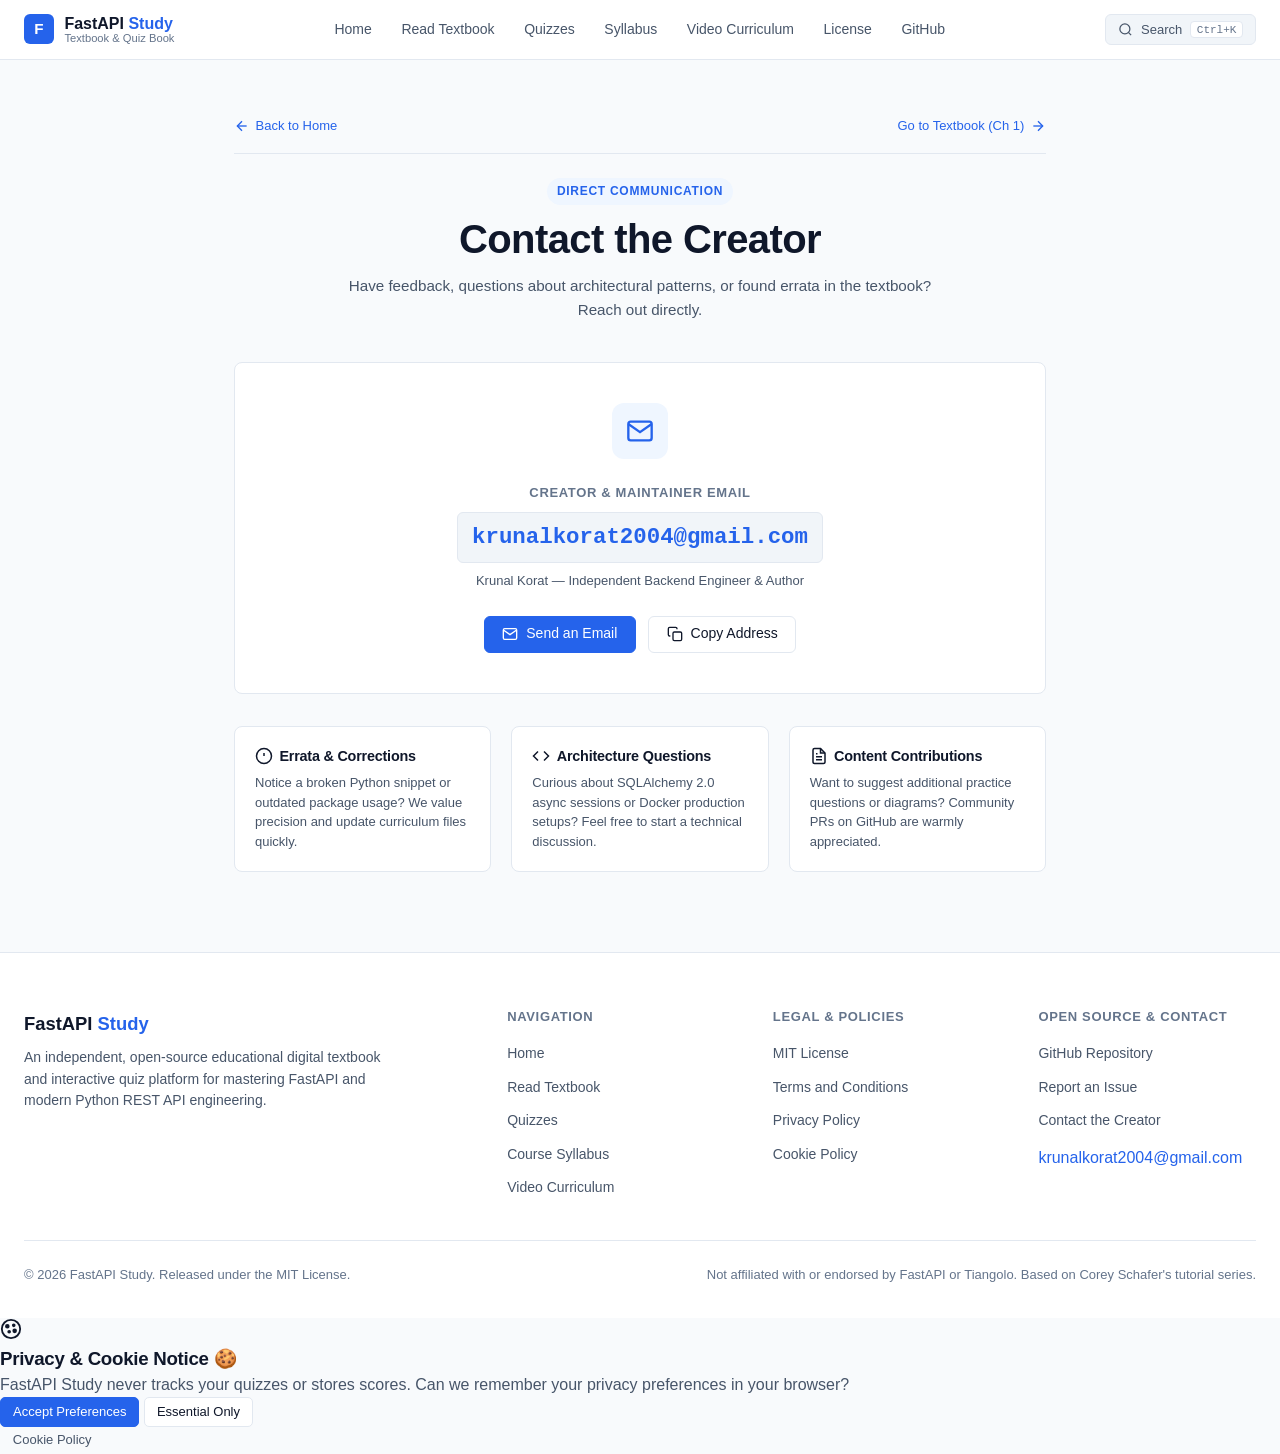
==== commit a19ea532: "feat: complete all 19 chapters, fix blank textbook page, minimalistic blue light UI, and license pag" ====
--- a/contact.html
+++ b/contact.html
@@ -21,16 +21,17 @@
         <div class="brand-badge-icon" aria-hidden="true">F</div>
         <div class="brand-text-wrap">
           <span class="brand-name">FastAPI <span>Study</span></span>
-          <span class="brand-tagline">Textbook & Quiz Book</span>
+          <span class="brand-tagline">Textbook &amp; Quiz Book</span>
         </div>
       </a>
 
       <nav class="main-nav" aria-label="Primary Navigation">
         <a href="index.html" class="nav-link">Home</a>
-        <a href="textbook.html?ch=5" class="nav-link">Read Textbook</a>
-        <a href="quiz.html?ch=5" class="nav-link">Quizzes</a>
-        <a href="terms.html" class="nav-link">Terms</a>
-        <a href="contact.html" class="nav-link active">Contact</a>
+        <a href="textbook.html?ch=1" class="nav-link">Read Textbook</a>
+        <a href="quiz.html?ch=1" class="nav-link">Quizzes</a>
+        <a href="index.html#curriculum" class="nav-link">Syllabus</a>
+        <a href="index.html#youtube" class="nav-link">Video Curriculum</a>
+        <a href="license.html" class="nav-link">License</a>
         <a href="https://github.com/KrunalKorat/FastAPI-Study" class="nav-link" target="_blank" rel="noopener noreferrer">GitHub</a>
       </nav>
 
@@ -39,10 +40,6 @@
           <svg width="15" height="15" viewBox="0 0 24 24" fill="none" stroke="currentColor" stroke-width="2"><circle cx="11" cy="11" r="8"></circle><line x1="21" y1="21" x2="16.65" y2="16.65"></line></svg>
           <span>Search</span>
           <kbd>Ctrl+K</kbd>
-        </button>
-
-        <button class="icon-btn theme-toggle-btn" aria-label="Toggle theme">
-          <svg width="18" height="18" viewBox="0 0 24 24" fill="none" stroke="currentColor" stroke-width="2"><path d="M21 12.79A9 9 0 1 1 11.21 3 7 7 0 0 0 21 12.79z"></path></svg>
         </button>
 
         <button class="icon-btn mobile-menu-btn" aria-label="Open navigation menu">
@@ -63,12 +60,15 @@
       </div>
       <nav class="drawer-links">
         <a href="index.html" class="nav-link">Home</a>
-        <a href="textbook.html?ch=5" class="nav-link">Read Textbook</a>
-        <a href="quiz.html?ch=5" class="nav-link">Chapter Quizzes</a>
+        <a href="textbook.html?ch=1" class="nav-link">Read Textbook</a>
+        <a href="quiz.html?ch=1" class="nav-link">Chapter Quizzes</a>
+        <a href="index.html#curriculum" class="nav-link">Course Syllabus</a>
+        <a href="index.html#youtube" class="nav-link">Video Curriculum</a>
+        <a href="license.html" class="nav-link">MIT License</a>
         <a href="terms.html" class="nav-link">Terms and Conditions</a>
         <a href="privacy-policy.html" class="nav-link">Privacy Policy</a>
         <a href="cookies.html" class="nav-link">Cookie Policy</a>
-        <a href="contact.html" class="nav-link active">Contact the Creator</a>
+        <a href="contact.html" class="nav-link active">Contact</a>
         <a href="https://github.com/KrunalKorat/FastAPI-Study" class="nav-link" target="_blank" rel="noopener noreferrer">GitHub Repository</a>
       </nav>
     </div>
@@ -76,75 +76,71 @@
 
   <!-- Main Contact Content -->
   <main class="page-wrapper" id="main-content">
+    <div class="page-back-bar">
+      <a href="index.html" class="page-back-link">
+        <svg width="16" height="16" viewBox="0 0 24 24" fill="none" stroke="currentColor" stroke-width="2"><line x1="19" y1="12" x2="5" y2="12"></line><polyline points="12 19 5 12 12 5"></polyline></svg>
+        <span>Back to Home</span>
+      </a>
+      <a href="textbook.html?ch=1" class="page-back-link">
+        <span>Go to Textbook (Ch 1)</span>
+        <svg width="16" height="16" viewBox="0 0 24 24" fill="none" stroke="currentColor" stroke-width="2"><line x1="5" y1="12" x2="19" y2="12"></line><polyline points="12 5 19 12 12 19"></polyline></svg>
+      </a>
+    </div>
+
     <div class="page-header-block">
       <span class="page-badge-label">Direct Communication</span>
       <h1 class="page-main-title">Contact the Creator</h1>
       <p class="page-lead-text">
-        Have technical feedback, errata to report, or suggestions for improving the textbook curriculum? Connect directly with the author.
+        Have feedback, questions about architectural patterns, or found errata in the textbook? Reach out directly.
       </p>
     </div>
 
-    <div class="contact-container">
-      <div class="contact-hero-card">
-        <div class="contact-mail-icon-wrap" aria-hidden="true">
-          <svg width="36" height="36" viewBox="0 0 24 24" fill="none" stroke="currentColor" stroke-width="2"><path d="M4 4h16c1.1 0 2 .9 2 2v12c0 1.1-.9 2-2 2H4c-1.1 0-2-.9-2-2V6c0-1.1.9-2 2-2z"></path><polyline points="22,6 12,13 2,6"></polyline></svg>
-        </div>
-
-        <div class="contact-details-box">
-          <span style="font-size: 0.82rem; font-weight: 600; text-transform: uppercase; letter-spacing: 0.08em; color: var(--text-muted);">Official Direct Email</span>
-          <a href="mailto:krunalkorat2004@gmail.com" class="contact-email-display" id="creator-email-link" title="Click to send email via your default mail client">
-            krunalkorat2004@gmail.com
-          </a>
-        </div>
-
-        <div class="contact-action-buttons">
-          <a href="mailto:krunalkorat2004@gmail.com" class="btn btn-primary btn-lg">
-            <svg width="18" height="18" viewBox="0 0 24 24" fill="none" stroke="currentColor" stroke-width="2"><path d="M4 4h16c1.1 0 2 .9 2 2v12c0 1.1-.9 2-2 2H4c-1.1 0-2-.9-2-2V6c0-1.1.9-2 2-2z"></path><polyline points="22,6 12,13 2,6"></polyline></svg>
-            <span>Send an Email</span>
-          </a>
-
-          <button class="btn btn-secondary btn-lg" id="copy-email-btn">
-            <svg width="18" height="18" viewBox="0 0 24 24" fill="none" stroke="currentColor" stroke-width="2"><rect x="9" y="9" width="13" height="13" rx="2" ry="2"></rect><path d="M5 15H4a2 2 0 0 1-2-2V4a2 2 0 0 1 2-2h9a2 2 0 0 1 2 2v1"></path></svg>
-            <span>Copy Address</span>
-          </button>
-        </div>
-
-        <div class="contact-notice-box">
-          <h4>
-            <svg width="16" height="16" viewBox="0 0 24 24" fill="none" stroke="currentColor" stroke-width="2"><circle cx="12" cy="12" r="10"></circle><line x1="12" y1="16" x2="12" y2="12"></line><line x1="12" y1="8" x2="12.01" y2="8"></line></svg>
-            <span>How This Contact Link Works</span>
-          </h4>
-          <p>
-            Clicking the <strong>Send an Email</strong> button will launch your operating system's configured default email client (such as Microsoft Outlook, Apple Mail, Thunderbird, or your browser's Gmail handler) with a pre-addressed draft. We intentionally do not use a serverless web form that might lose your correspondence.
-          </p>
-        </div>
-      </div>
-
-      <!-- Why Reach Out Section -->
-      <div class="contact-reasons-grid">
-        <div class="reason-card">
-          <h4>
-            <svg width="18" height="18" viewBox="0 0 24 24" fill="none" stroke="currentColor" stroke-width="2" style="color: var(--color-accent-orange);"><circle cx="12" cy="12" r="10"></circle><line x1="12" y1="8" x2="12" y2="12"></line><line x1="12" y1="16" x2="12.01" y2="16"></line></svg>
-            <span>Report Technical Errata</span>
-          </h4>
-          <p>Spotted a syntax typo, outdated Pydantic v2 validator parameter, or incorrect answer key explanation? Send the chapter number and line details.</p>
-        </div>
-
-        <div class="reason-card">
-          <h4>
-            <svg width="18" height="18" viewBox="0 0 24 24" fill="none" stroke="currentColor" stroke-width="2" style="color: var(--color-accent-orange);"><path d="M14 2H6a2 2 0 0 0-2 2v16a2 2 0 0 0 2 2h12a2 2 0 0 0 2-2V8z"></path><polyline points="14 2 14 8 20 8"></polyline><line x1="12" y1="18" x2="12" y2="12"></line><line x1="9" y1="15" x2="15" y2="15"></line></svg>
-            <span>Provide Missing Chapters</span>
-          </h4>
-          <p>Have the transcript or text for Chapters 1–4 (Fundamentals, Jinja2, Path Parameters, Pydantic v2)? Send the source text to help complete the library.</p>
-        </div>
-
-        <div class="reason-card">
-          <h4>
-            <svg width="18" height="18" viewBox="0 0 24 24" fill="none" stroke="currentColor" stroke-width="2" style="color: var(--color-accent-orange);"><path d="M21 15a2 2 0 0 1-2 2H7l-4 4V5a2 2 0 0 1 2-2h14a2 2 0 0 1 2 2z"></path></svg>
-            <span>Feedback & Suggestions</span>
-          </h4>
-          <p>Share ideas for reader usability, additional Python code exercises, or study workflow enhancements to make the platform even better.</p>
-        </div>
+    <div class="contact-hero-card">
+      <div class="contact-mail-icon-wrap" aria-hidden="true">
+        <svg width="28" height="28" viewBox="0 0 24 24" fill="none" stroke="currentColor" stroke-width="2"><path d="M4 4h16c1.1 0 2 .9 2 2v12c0 1.1-.9 2-2 2H4c-1.1 0-2-.9-2-2V6c0-1.1.9-2 2-2z"></path><polyline points="22,6 12,13 2,6"></polyline></svg>
+      </div>
+
+      <div class="contact-details-box">
+        <span style="font-size: 0.8125rem; font-weight: 600; text-transform: uppercase; letter-spacing: 0.05em; color: var(--text-muted);">Creator &amp; Maintainer Email</span>
+        <a href="mailto:krunalkorat2004@gmail.com" class="contact-email-display">krunalkorat2004@gmail.com</a>
+        <span style="font-size: 0.8125rem; color: var(--text-secondary);">Krunal Korat — Independent Backend Engineer &amp; Author</span>
+      </div>
+
+      <div style="display: flex; gap: 0.75rem; flex-wrap: wrap; justify-content: center;">
+        <a href="mailto:krunalkorat2004@gmail.com" class="btn btn-primary">
+          <svg width="16" height="16" viewBox="0 0 24 24" fill="none" stroke="currentColor" stroke-width="2"><path d="M4 4h16c1.1 0 2 .9 2 2v12c0 1.1-.9 2-2 2H4c-1.1 0-2-.9-2-2V6c0-1.1.9-2 2-2z"></path><polyline points="22,6 12,13 2,6"></polyline></svg>
+          <span>Send an Email</span>
+        </a>
+        <button class="btn btn-secondary" id="copy-email-btn">
+          <svg width="16" height="16" viewBox="0 0 24 24" fill="none" stroke="currentColor" stroke-width="2"><rect x="9" y="9" width="13" height="13" rx="2" ry="2"></rect><path d="M5 15H4a2 2 0 0 1-2-2V4a2 2 0 0 1 2-2h9a2 2 0 0 1 2 2v1"></path></svg>
+          <span>Copy Address</span>
+        </button>
+      </div>
+    </div>
+
+    <div class="contact-reasons-grid">
+      <div class="reason-card">
+        <h4>
+          <svg width="18" height="18" viewBox="0 0 24 24" fill="none" stroke="currentColor" stroke-width="2"><circle cx="12" cy="12" r="10"></circle><line x1="12" y1="8" x2="12" y2="12"></line><line x1="12" y1="16" x2="12.01" y2="16"></line></svg>
+          <span>Errata &amp; Corrections</span>
+        </h4>
+        <p>Notice a broken Python snippet or outdated package usage? We value precision and update curriculum files quickly.</p>
+      </div>
+
+      <div class="reason-card">
+        <h4>
+          <svg width="18" height="18" viewBox="0 0 24 24" fill="none" stroke="currentColor" stroke-width="2"><polyline points="16 18 22 12 16 6"></polyline><polyline points="8 6 2 12 8 18"></polyline></svg>
+          <span>Architecture Questions</span>
+        </h4>
+        <p>Curious about SQLAlchemy 2.0 async sessions or Docker production setups? Feel free to start a technical discussion.</p>
+      </div>
+
+      <div class="reason-card">
+        <h4>
+          <svg width="18" height="18" viewBox="0 0 24 24" fill="none" stroke="currentColor" stroke-width="2"><path d="M14 2H6a2 2 0 0 0-2 2v16a2 2 0 0 0 2 2h12a2 2 0 0 0 2-2V8z"></path><polyline points="14 2 14 8 20 8"></polyline><line x1="16" y1="13" x2="8" y2="13"></line><line x1="16" y1="17" x2="8" y2="17"></line><polyline points="10 9 9 9 8 9"></polyline></svg>
+          <span>Content Contributions</span>
+        </h4>
+        <p>Want to suggest additional practice questions or diagrams? Community PRs on GitHub are warmly appreciated.</p>
       </div>
     </div>
   </main>
@@ -158,44 +154,37 @@
           <p class="footer-desc">
             An independent, open-source educational digital textbook and interactive quiz platform for mastering FastAPI and modern Python REST API engineering.
           </p>
-          <div class="footer-privacy-pill">
-            <svg width="14" height="14" viewBox="0 0 24 24" fill="none" stroke="currentColor" stroke-width="2"><path d="M12 22s8-4 8-10V5l-8-3-8 3v7c0 6 8 10 8 10z"></path></svg>
-            <span>Zero-Tracking Guarantee: Quiz attempts and scores are never saved.</span>
-          </div>
         </div>
 
         <div>
           <h4 class="footer-col-title">Navigation</h4>
           <ul class="footer-links">
             <li><a href="index.html">Home</a></li>
-            <li><a href="textbook.html?ch=5">Read the Book</a></li>
-            <li><a href="quiz.html?ch=5">Quizzes</a></li>
+            <li><a href="textbook.html?ch=1">Read Textbook</a></li>
+            <li><a href="quiz.html?ch=1">Quizzes</a></li>
             <li><a href="index.html#curriculum">Course Syllabus</a></li>
+            <li><a href="index.html#youtube">Video Curriculum</a></li>
           </ul>
         </div>
 
         <div>
           <h4 class="footer-col-title">Legal &amp; Policies</h4>
           <ul class="footer-links">
+            <li><a href="license.html">MIT License</a></li>
             <li><a href="terms.html">Terms and Conditions</a></li>
             <li><a href="privacy-policy.html">Privacy Policy</a></li>
             <li><a href="cookies.html">Cookie Policy</a></li>
-            <li><a href="#" class="reopen-cookie-preferences">Cookie Preferences</a></li>
-            <li><a href="LICENSE" target="_blank">MIT License</a></li>
           </ul>
         </div>
 
         <div>
           <h4 class="footer-col-title">Open Source &amp; Contact</h4>
-          <ul class="footer-links" style="margin-bottom: 1rem;">
+          <ul class="footer-links" style="margin-bottom: 0.75rem;">
             <li><a href="https://github.com/KrunalKorat/FastAPI-Study" target="_blank" rel="noopener noreferrer">GitHub Repository</a></li>
             <li><a href="https://github.com/KrunalKorat/FastAPI-Study/issues" target="_blank" rel="noopener noreferrer">Report an Issue</a></li>
             <li><a href="contact.html">Contact the Creator</a></li>
           </ul>
-          <a href="mailto:krunalkorat2004@gmail.com" class="footer-contact-link">
-            <svg width="15" height="15" viewBox="0 0 24 24" fill="none" stroke="currentColor" stroke-width="2"><path d="M4 4h16c1.1 0 2 .9 2 2v12c0 1.1-.9 2-2 2H4c-1.1 0-2-.9-2-2V6c0-1.1.9-2 2-2z"></path><polyline points="22,6 12,13 2,6"></polyline></svg>
-            <span>krunalkorat2004@gmail.com</span>
-          </a>
+          <a href="mailto:krunalkorat2004@gmail.com" class="footer-contact-link">krunalkorat2004@gmail.com</a>
         </div>
       </div>
 
--- a/assets/css/base.css
+++ b/assets/css/base.css
@@ -1,90 +1,74 @@
 /* ==========================================================================
-   FASTAPI STUDY — BASE DESIGN SYSTEM & GLOBAL STYLES
-   Fonts: Playfair Display, Poppins, JetBrains Mono
-   Palette: #151515, #20201F, #F7F3EB, #22211F, #77736D, #F06442
+   FASTAPI STUDY — MODERN MINIMALISTIC DESIGN SYSTEM (base.css)
+   Clean, Blue & Light-Mode-Only Documentation Platform
    ========================================================================== */
 
-@import url('https://fonts.googleapis.com/css2?family=JetBrains+Mono:ital,wght@0,400;0,500;0,600;0,700;1,400&family=Playfair+Display:ital,wght@0,500;0,600;0,700;0,800;1,600&family=Poppins:wght@300;400;500;600;700&display=swap');
-
 :root {
-  /* Core Brand Colors */
-  --color-dark-main: #151515;
-  --color-dark-elevated: #20201F;
-  --color-dark-border: #2C2C2A;
-  --color-dark-muted: #8E8A83;
+  /* Core Blue Palette */
+  --color-primary: #2563EB;
+  --color-primary-hover: #1D4ED8;
+  --color-primary-active: #1E40AF;
+  --color-primary-light: #EFF6FF;
+  --color-primary-subtle: #DBEAFE;
+  --color-primary-border: #BFDBFE;
+
+  /* Neutrals: Soft white and slate */
+  --bg-app: #F8FAFC;
+  --bg-surface: #FFFFFF;
+  --bg-surface-elevated: #F1F5F9;
+  --border-subtle: #E2E8F0;
+  --border-medium: #CBD5E1;
+  --border-focus: #93C5FD;
+
+  /* Typography Colors */
+  --text-primary: #0F172A;
+  --text-secondary: #475569;
+  --text-muted: #64748B;
+  --text-inverse: #FFFFFF;
+
+  /* Status and Accents */
+  --color-success: #059669;
+  --color-success-bg: #ECFDF5;
+  --color-success-border: #A7F3D0;
   
-  --color-ivory-bg: #F7F3EB;
-  --color-ivory-surface: #FFFFFF;
-  --color-ivory-card: #EFE9DC;
-  --color-ivory-border: #E5DEC9;
-  --color-text-main: #22211F;
-  --color-text-secondary: #77736D;
-  --color-text-muted: #9E9991;
-
-  --color-accent-orange: #F06442;
-  --color-accent-orange-hover: #D95333;
-  --color-accent-orange-light: rgba(240, 100, 66, 0.12);
-  --color-accent-orange-subtle: rgba(240, 100, 66, 0.06);
-
-  --color-success: #2E7D32;
-  --color-success-bg: #E8F5E9;
-  --color-error: #D32F2F;
-  --color-error-bg: #FFEBEE;
-  --color-warning: #ED6C02;
-  --color-warning-bg: #FFF4E5;
-  --color-info: #0288D1;
-  --color-info-bg: #E1F5FE;
+  --color-error: #DC2626;
+  --color-error-bg: #FEF2F2;
+  --color-error-border: #FECACA;
+  
+  --color-warning: #D97706;
+  --color-warning-bg: #FFFBEB;
+  --color-warning-border: #FDE68A;
+  
+  --color-info: #0284C7;
+  --color-info-bg: #F0F9FF;
+  --color-info-border: #BAE6FD;
+
+  /* Code Syntax / Terminal Colors */
+  --code-bg: #0F172A;
+  --code-text: #F8FAFC;
+  --code-border: #1E293B;
+
+  /* Header & Navigation */
+  --header-bg: rgba(255, 255, 255, 0.94);
+  --header-border: #E2E8F0;
 
   /* Typography Stacks */
-  --font-serif: 'Playfair Display', Georgia, Cambria, 'Times New Roman', serif;
-  --font-sans: 'Poppins', -apple-system, BlinkMacSystemFont, 'Segoe UI', Roboto, Helvetica, Arial, sans-serif;
-  --font-mono: 'JetBrains Mono', Consolas, Monaco, 'Courier New', monospace;
-
-  /* Reader Sizing Variables */
+  --font-sans: -apple-system, BlinkMacSystemFont, 'Segoe UI', Roboto, Helvetica, Arial, sans-serif;
+  --font-mono: 'JetBrains Mono', SFMono-Regular, Menlo, Monaco, Consolas, monospace;
+
+  /* Reader Sizing Defaults */
   --reader-font-size: 1.05rem;
-  --reader-line-height: 1.8;
+  --reader-line-height: 1.75;
   --reader-max-width: 860px;
 
-  /* Elevation Shadows */
-  --shadow-sm: 0 1px 3px rgba(0,0,0,0.06), 0 1px 2px rgba(0,0,0,0.04);
-  --shadow-md: 0 4px 12px rgba(0,0,0,0.08), 0 2px 4px rgba(0,0,0,0.04);
-  --shadow-lg: 0 12px 28px rgba(0,0,0,0.12), 0 4px 8px rgba(0,0,0,0.06);
-  --shadow-book: 0 20px 40px -15px rgba(0,0,0,0.35), 0 0 0 1px rgba(0,0,0,0.08);
+  /* Restrained Shadows & Elevation */
+  --shadow-sm: 0 1px 2px 0 rgba(0, 0, 0, 0.05);
+  --shadow-md: 0 1px 3px 0 rgba(0, 0, 0, 0.08), 0 1px 2px -1px rgba(0, 0, 0, 0.06);
+  --shadow-lg: 0 4px 6px -1px rgba(0, 0, 0, 0.07), 0 2px 4px -2px rgba(0, 0, 0, 0.05);
 
   /* Transitions */
-  --transition-fast: 0.18s cubic-bezier(0.16, 1, 0.3, 1);
-  --transition-normal: 0.28s cubic-bezier(0.16, 1, 0.3, 1);
-  --transition-smooth: 0.42s cubic-bezier(0.16, 1, 0.3, 1);
-
-  /* Surface and UI defaults (Warm Ivory Theme) */
-  --bg-app: var(--color-ivory-bg);
-  --bg-surface: #FFFFFF;
-  --bg-surface-elevated: var(--color-ivory-card);
-  --border-subtle: var(--color-ivory-border);
-  --text-primary: var(--color-text-main);
-  --text-secondary: var(--color-text-secondary);
-  --text-muted: var(--color-text-muted);
-  --code-bg: #151515;
-  --code-text: #F8F8F2;
-  --code-border: #2A2A28;
-  --header-bg: rgba(247, 243, 235, 0.94);
-  --header-border: var(--color-ivory-border);
-}
-
-/* Dark Theme Overrides */
-[data-theme="dark"] {
-  --bg-app: #151515;
-  --bg-surface: #1E1E1D;
-  --bg-surface-elevated: #282827;
-  --border-subtle: #2E2E2C;
-  --text-primary: #F4F1EA;
-  --text-secondary: #AAA59B;
-  --text-muted: #726E67;
-  --code-bg: #0D0D0D;
-  --code-text: #F8F8F2;
-  --code-border: #222220;
-  --header-bg: rgba(21, 21, 21, 0.92);
-  --header-border: #262624;
+  --transition-fast: 0.15s ease;
+  --transition-normal: 0.25s ease;
 }
 
 /* Base Reset */
@@ -99,6 +83,8 @@
   scroll-behavior: smooth;
   -webkit-font-smoothing: antialiased;
   -moz-osx-font-smoothing: grayscale;
+  background-color: var(--bg-app);
+  color: var(--text-primary);
 }
 
 body {
@@ -109,7 +95,6 @@
   min-height: 100vh;
   display: flex;
   flex-direction: column;
-  transition: background-color var(--transition-normal), color var(--transition-normal);
   overflow-x: hidden;
 }
 
@@ -118,10 +103,11 @@
   position: absolute;
   top: -60px;
   left: 20px;
-  background: var(--color-accent-orange);
+  background: var(--color-primary);
   color: #FFFFFF;
-  padding: 10px 18px;
+  padding: 8px 16px;
   font-weight: 600;
+  font-size: 0.875rem;
   border-radius: 6px;
   z-index: 9999;
   text-decoration: none;
@@ -129,227 +115,168 @@
 }
 .skip-to-content:focus {
   top: 15px;
-  outline: 3px solid #FFFFFF;
+  outline: 2px solid var(--color-primary-active);
 }
 
 /* Typography Defaults */
 h1, h2, h3, h4, h5, h6 {
   color: var(--text-primary);
-  font-weight: 700;
-  line-height: 1.25;
+  font-weight: 600;
+  line-height: 1.3;
+  letter-spacing: -0.015em;
 }
 
 p {
-  color: var(--text-primary);
-  margin-bottom: 1.1rem;
+  color: var(--text-secondary);
 }
 
 a {
-  color: inherit;
+  color: var(--color-primary);
   text-decoration: none;
   transition: color var(--transition-fast);
 }
 
-button {
-  font-family: inherit;
+a:hover {
+  color: var(--color-primary-hover);
+}
+
+code, kbd, samp, pre {
+  font-family: var(--font-mono);
+}
+
+/* Common Buttons */
+.btn {
+  display: inline-flex;
+  align-items: center;
+  justify-content: center;
+  gap: 0.5rem;
+  font-family: var(--font-sans);
+  font-size: 0.875rem;
+  font-weight: 500;
+  line-height: 1.25;
+  padding: 0.55rem 1.1rem;
+  border-radius: 6px;
   cursor: pointer;
-  border: none;
-  background: none;
-}
-
-img, svg {
-  display: block;
-  max-width: 100%;
-}
-
-:focus-visible {
-  outline: 2px solid var(--color-accent-orange);
+  text-decoration: none;
+  border: 1px solid transparent;
+  transition: all var(--transition-fast);
+  white-space: nowrap;
+}
+
+.btn:focus-visible {
+  outline: 2px solid var(--color-primary);
   outline-offset: 2px;
 }
 
+.btn-primary {
+  background-color: var(--color-primary);
+  color: #FFFFFF;
+  border-color: var(--color-primary);
+}
+.btn-primary:hover {
+  background-color: var(--color-primary-hover);
+  border-color: var(--color-primary-hover);
+  color: #FFFFFF;
+}
+
+.btn-secondary {
+  background-color: var(--bg-surface);
+  color: var(--text-primary);
+  border-color: var(--border-subtle);
+}
+.btn-secondary:hover {
+  background-color: var(--bg-surface-elevated);
+  border-color: var(--border-medium);
+  color: var(--text-primary);
+}
+
+.btn-outline {
+  background-color: transparent;
+  color: var(--color-primary);
+  border-color: var(--color-primary-border);
+}
+.btn-outline:hover {
+  background-color: var(--color-primary-light);
+  color: var(--color-primary-hover);
+}
+
+.btn-sm {
+  font-size: 0.8125rem;
+  padding: 0.35rem 0.75rem;
+  border-radius: 5px;
+}
+
+.btn-lg {
+  font-size: 0.95rem;
+  padding: 0.65rem 1.4rem;
+  border-radius: 7px;
+}
+
+.icon-btn {
+  display: inline-flex;
+  align-items: center;
+  justify-content: center;
+  width: 36px;
+  height: 36px;
+  border-radius: 6px;
+  border: 1px solid var(--border-subtle);
+  background: var(--bg-surface);
+  color: var(--text-secondary);
+  cursor: pointer;
+  transition: all var(--transition-fast);
+}
+
+.icon-btn:hover {
+  background: var(--bg-surface-elevated);
+  color: var(--text-primary);
+  border-color: var(--border-medium);
+}
+
 /* ==========================================================================
-   BRANDED INITIAL LOADER
-   Layered book-opening animation with progress bar
-   ========================================================================== */
-#site-loader {
-  position: fixed;
-  inset: 0;
-  background-color: var(--color-dark-main);
-  color: #F7F3EB;
-  z-index: 10000;
-  display: flex;
-  flex-direction: column;
-  align-items: center;
-  justify-content: center;
-  transition: opacity 0.45s ease-out, visibility 0.45s ease-out;
-}
-
-#site-loader.loader-hidden {
-  opacity: 0;
-  visibility: hidden;
-  pointer-events: none;
-}
-
-.loader-content {
-  text-align: center;
-  display: flex;
-  flex-direction: column;
-  align-items: center;
-  gap: 1.2rem;
-  max-width: 320px;
-}
-
-.loader-book-icon {
-  width: 58px;
-  height: 48px;
-  position: relative;
-  perspective: 200px;
-}
-
-.book-spine {
-  position: absolute;
-  width: 4px;
-  height: 100%;
-  left: calc(50% - 2px);
-  background: var(--color-accent-orange);
-  border-radius: 2px;
-}
-
-.book-page {
-  position: absolute;
-  top: 4px;
-  width: 25px;
-  height: 40px;
-  border: 2px solid rgba(247, 243, 235, 0.4);
-  background: rgba(32, 32, 31, 0.95);
-  border-radius: 3px;
-}
-
-.book-page.left {
-  right: 50%;
-  border-right: none;
-  border-top-right-radius: 0;
-  border-bottom-right-radius: 0;
-  transform-origin: right center;
-  animation: pageTurnLeft 1.2s ease-in-out infinite alternate;
-}
-
-.book-page.right {
-  left: 50%;
-  border-left: none;
-  border-top-left-radius: 0;
-  border-bottom-left-radius: 0;
-  transform-origin: left center;
-  animation: pageTurnRight 1.2s ease-in-out infinite alternate;
-}
-
-@keyframes pageTurnLeft {
-  0% { transform: rotateY(0deg); }
-  100% { transform: rotateY(-35deg); }
-}
-
-@keyframes pageTurnRight {
-  0% { transform: rotateY(0deg); }
-  100% { transform: rotateY(35deg); }
-}
-
-.loader-brand {
-  font-family: var(--font-serif);
-  font-size: 1.55rem;
-  font-weight: 700;
-  letter-spacing: -0.02em;
-  color: #FFFFFF;
-}
-
-.loader-brand span {
-  color: var(--color-accent-orange);
-}
-
-.loader-subtext {
-  font-size: 0.85rem;
-  color: var(--color-dark-muted);
-  letter-spacing: 0.04em;
-  text-transform: uppercase;
-}
-
-.loader-progress-track {
-  width: 180px;
-  height: 3px;
-  background: rgba(255, 255, 255, 0.12);
-  border-radius: 3px;
-  overflow: hidden;
-  position: relative;
-}
-
-.loader-progress-bar {
-  position: absolute;
-  top: 0;
-  left: 0;
-  height: 100%;
-  width: 0%;
-  background: var(--color-accent-orange);
-  border-radius: 3px;
-  animation: loaderProgress 0.75s ease forwards;
-}
-
-@keyframes loaderProgress {
-  0% { width: 5%; }
-  50% { width: 65%; }
-  100% { width: 100%; }
-}
-
-/* ==========================================================================
-   GLOBAL HEADER & NAVIGATION
+   GLOBAL SITE HEADER
    ========================================================================== */
 .site-header {
   position: sticky;
   top: 0;
+  left: 0;
+  width: 100%;
+  background: var(--header-bg);
+  backdrop-filter: blur(10px);
+  border-bottom: 1px solid var(--header-border);
   z-index: 1000;
-  background-color: var(--header-bg);
-  backdrop-filter: blur(12px);
-  -webkit-backdrop-filter: blur(12px);
-  border-bottom: 1px solid var(--header-border);
-  transition: background-color var(--transition-normal), border-color var(--transition-normal);
+  height: 60px;
 }
 
 .header-container {
-  max-width: 1400px;
+  max-width: 1360px;
+  height: 100%;
   margin: 0 auto;
   padding: 0 1.5rem;
-  height: 68px;
   display: flex;
   align-items: center;
   justify-content: space-between;
   gap: 1.5rem;
 }
 
-/* Brand Identity */
 .brand-link {
   display: flex;
   align-items: center;
-  gap: 0.75rem;
+  gap: 0.65rem;
   text-decoration: none;
+  flex-shrink: 0;
 }
 
 .brand-badge-icon {
-  width: 34px;
-  height: 34px;
-  background: var(--color-dark-main);
-  border: 1px solid var(--border-subtle);
-  border-radius: 8px;
+  width: 30px;
+  height: 30px;
+  background: var(--color-primary);
+  color: #FFFFFF;
+  border-radius: 6px;
   display: flex;
   align-items: center;
   justify-content: center;
-  color: var(--color-accent-orange);
-  font-family: var(--font-serif);
-  font-size: 1.15rem;
   font-weight: 700;
-  box-shadow: var(--shadow-sm);
-  transition: transform var(--transition-fast);
-}
-
-.brand-link:hover .brand-badge-icon {
-  transform: translateY(-1px) scale(1.05);
+  font-size: 0.95rem;
 }
 
 .brand-text-wrap {
@@ -358,125 +285,96 @@
 }
 
 .brand-name {
-  font-family: var(--font-serif);
-  font-size: 1.25rem;
+  font-size: 1rem;
   font-weight: 700;
   color: var(--text-primary);
-  line-height: 1.1;
-  letter-spacing: -0.01em;
+  line-height: 1.2;
 }
 
 .brand-name span {
-  color: var(--color-accent-orange);
+  color: var(--color-primary);
 }
 
 .brand-tagline {
-  font-size: 0.72rem;
+  font-size: 0.7rem;
+  color: var(--text-muted);
+  line-height: 1;
+}
+
+/* Main Navigation */
+.main-nav {
+  display: flex;
+  align-items: center;
+  gap: 0.25rem;
+}
+
+.nav-link {
+  font-size: 0.875rem;
   font-weight: 500;
   color: var(--text-secondary);
-  letter-spacing: 0.03em;
-  text-transform: uppercase;
-}
-
-/* Primary Navigation */
-.main-nav {
+  padding: 0.4rem 0.8rem;
+  border-radius: 5px;
+  transition: all var(--transition-fast);
+}
+
+.nav-link:hover {
+  color: var(--text-primary);
+  background: var(--bg-surface-elevated);
+}
+
+.nav-link.active {
+  color: var(--color-primary);
+  background: var(--color-primary-light);
+  font-weight: 600;
+}
+
+.header-actions {
   display: flex;
   align-items: center;
   gap: 0.5rem;
 }
 
-.nav-link {
-  font-size: 0.92rem;
-  font-weight: 500;
+.search-trigger-btn {
+  display: flex;
+  align-items: center;
+  gap: 0.5rem;
+  padding: 0.35rem 0.75rem;
+  border-radius: 6px;
+  border: 1px solid var(--border-subtle);
+  background: var(--bg-surface-elevated);
   color: var(--text-secondary);
-  padding: 0.5rem 0.85rem;
-  border-radius: 6px;
-  transition: color var(--transition-fast), background var(--transition-fast);
-}
-
-.nav-link:hover {
-  color: var(--text-primary);
-  background-color: var(--color-accent-orange-subtle);
-}
-
-.nav-link.active {
-  color: var(--color-accent-orange);
-  font-weight: 600;
-  background-color: var(--color-accent-orange-light);
-}
-
-/* Header Action Controls */
-.header-actions {
-  display: flex;
-  align-items: center;
-  gap: 0.65rem;
-}
-
-/* Search Trigger Button */
-.search-trigger-btn {
-  display: flex;
-  align-items: center;
-  gap: 0.65rem;
-  padding: 0.45rem 0.9rem;
-  background-color: var(--bg-surface);
-  border: 1px solid var(--border-subtle);
-  border-radius: 8px;
-  color: var(--text-secondary);
-  font-size: 0.86rem;
-  font-weight: 400;
-  transition: border-color var(--transition-fast), color var(--transition-fast), box-shadow var(--transition-fast);
+  font-size: 0.8125rem;
+  cursor: pointer;
+  transition: all var(--transition-fast);
 }
 
 .search-trigger-btn:hover {
-  border-color: var(--color-accent-orange);
-  color: var(--text-primary);
-  box-shadow: var(--shadow-sm);
+  border-color: var(--border-medium);
+  color: var(--text-primary);
 }
 
 .search-trigger-btn kbd {
-  font-family: var(--font-mono);
-  font-size: 0.72rem;
-  background: var(--bg-surface-elevated);
+  font-size: 0.6875rem;
+  padding: 0.1rem 0.35rem;
+  background: var(--bg-surface);
   border: 1px solid var(--border-subtle);
   border-radius: 4px;
-  padding: 0.15rem 0.4rem;
   color: var(--text-muted);
 }
 
-/* Theme Toggle Button */
-.icon-btn {
-  width: 38px;
-  height: 38px;
-  border-radius: 8px;
-  display: flex;
-  align-items: center;
-  justify-content: center;
-  background-color: var(--bg-surface);
-  border: 1px solid var(--border-subtle);
-  color: var(--text-secondary);
-  transition: all var(--transition-fast);
-}
-
-.icon-btn:hover {
-  color: var(--text-primary);
-  border-color: var(--color-accent-orange);
-  background-color: var(--color-accent-orange-subtle);
-}
-
-/* Mobile Hamburger Menu Toggle */
 .mobile-menu-btn {
   display: none;
 }
 
-/* Mobile Drawer */
+/* ==========================================================================
+   MOBILE NAVIGATION DRAWER
+   ========================================================================== */
 .mobile-nav-drawer {
   position: fixed;
   inset: 0;
-  background: rgba(0, 0, 0, 0.65);
-  backdrop-filter: blur(6px);
+  background: rgba(15, 23, 42, 0.4);
+  backdrop-filter: blur(4px);
   z-index: 2000;
-  display: flex;
-  justify-content: flex-end;
   opacity: 0;
   visibility: hidden;
   transition: opacity var(--transition-normal), visibility var(--transition-normal);
@@ -488,16 +386,19 @@
 }
 
 .mobile-drawer-sheet {
-  width: 82%;
-  max-width: 320px;
-  height: 100%;
+  position: absolute;
+  top: 0;
+  right: 0;
+  bottom: 0;
+  width: 290px;
+  max-width: 85vw;
   background: var(--bg-surface);
-  display: flex;
-  flex-direction: column;
   padding: 1.5rem;
   box-shadow: var(--shadow-lg);
   transform: translateX(100%);
   transition: transform var(--transition-normal);
+  display: flex;
+  flex-direction: column;
 }
 
 .mobile-nav-drawer.open .mobile-drawer-sheet {
@@ -508,7 +409,7 @@
   display: flex;
   align-items: center;
   justify-content: space-between;
-  margin-bottom: 2rem;
+  margin-bottom: 1.5rem;
   padding-bottom: 1rem;
   border-bottom: 1px solid var(--border-subtle);
 }
@@ -516,12 +417,12 @@
 .drawer-links {
   display: flex;
   flex-direction: column;
-  gap: 0.65rem;
+  gap: 0.35rem;
 }
 
 .drawer-links .nav-link {
-  font-size: 1.05rem;
-  padding: 0.75rem 1rem;
+  font-size: 0.95rem;
+  padding: 0.65rem 0.85rem;
 }
 
 /* ==========================================================================
@@ -530,13 +431,13 @@
 .search-modal-backdrop {
   position: fixed;
   inset: 0;
-  background: rgba(18, 18, 18, 0.75);
-  backdrop-filter: blur(8px);
+  background: rgba(15, 23, 42, 0.5);
+  backdrop-filter: blur(4px);
   z-index: 3000;
   display: flex;
   align-items: flex-start;
   justify-content: center;
-  padding: 5rem 1rem 2rem;
+  padding: 4rem 1rem 2rem;
   opacity: 0;
   visibility: hidden;
   transition: opacity var(--transition-fast), visibility var(--transition-fast);
@@ -549,33 +450,27 @@
 
 .search-dialog {
   width: 100%;
-  max-width: 680px;
+  max-width: 640px;
   background: var(--bg-surface);
   border: 1px solid var(--border-subtle);
-  border-radius: 14px;
+  border-radius: 10px;
   box-shadow: var(--shadow-lg);
   display: flex;
   flex-direction: column;
   overflow: hidden;
-  transform: translateY(-15px) scale(0.98);
-  transition: transform var(--transition-normal);
-}
-
-.search-modal-backdrop.open .search-dialog {
-  transform: translateY(0) scale(1);
 }
 
 .search-input-header {
   display: flex;
   align-items: center;
-  gap: 0.85rem;
-  padding: 1rem 1.25rem;
+  gap: 0.75rem;
+  padding: 0.85rem 1.25rem;
   border-bottom: 1px solid var(--border-subtle);
   background: var(--bg-surface);
 }
 
 .search-input-icon {
-  color: var(--color-accent-orange);
+  color: var(--color-primary);
   flex-shrink: 0;
 }
 
@@ -583,7 +478,7 @@
   width: 100%;
   border: none;
   background: none;
-  font-size: 1.1rem;
+  font-size: 1rem;
   font-family: inherit;
   color: var(--text-primary);
   outline: none;
@@ -595,127 +490,163 @@
 
 .search-close-btn {
   color: var(--text-muted);
+  background: none;
+  border: none;
+  cursor: pointer;
   padding: 4px;
-  border-radius: 4px;
-  transition: color var(--transition-fast);
-}
-
-.search-close-btn:hover {
-  color: var(--text-primary);
 }
 
 .search-results-container {
-  max-height: 440px;
+  max-height: 400px;
   overflow-y: auto;
-  padding: 0.75rem 0;
-}
-
-.search-results-list {
-  display: flex;
-  flex-direction: column;
-  list-style: none;
-}
-
-.search-result-item {
-  padding: 0.85rem 1.25rem;
-  border-bottom: 1px solid var(--border-subtle);
-  cursor: pointer;
+  padding: 0.75rem;
+}
+
+.search-dialog-footer {
+  display: flex;
+  align-items: center;
+  justify-content: space-between;
+  padding: 0.65rem 1.25rem;
+  border-top: 1px solid var(--border-subtle);
+  background: var(--bg-surface-elevated);
+  font-size: 0.75rem;
+  color: var(--text-muted);
+}
+
+.search-item {
+  display: block;
+  padding: 0.65rem 0.85rem;
+  border-radius: 6px;
+  text-decoration: none;
   transition: background var(--transition-fast);
-  display: block;
-  text-decoration: none;
-}
-
-.search-result-item:last-child {
-  border-bottom: none;
-}
-
-.search-result-item:hover,
-.search-result-item.highlighted {
-  background: var(--color-accent-orange-subtle);
-}
-
-.search-result-meta {
-  display: flex;
-  align-items: center;
-  gap: 0.65rem;
   margin-bottom: 0.25rem;
 }
 
-.search-chapter-badge {
-  font-size: 0.72rem;
+.search-item:hover, .search-item.selected {
+  background: var(--color-primary-light);
+}
+
+.search-item-title {
+  font-size: 0.875rem;
+  font-weight: 600;
+  color: var(--text-primary);
+}
+
+.search-item-meta {
+  font-size: 0.75rem;
+  color: var(--text-muted);
+  margin-top: 0.15rem;
+}
+
+/* ==========================================================================
+   CODE BLOCKS & TECHNICAL CONTENT
+   ========================================================================== */
+.code-block-wrapper {
+  margin: 1.5rem 0;
+  background: var(--code-bg);
+  border: 1px solid var(--code-border);
+  border-radius: 8px;
+  overflow: hidden;
+}
+
+.code-header {
+  display: flex;
+  align-items: center;
+  justify-content: space-between;
+  padding: 0.45rem 1rem;
+  background: #1E293B;
+  border-bottom: 1px solid #334155;
+  font-size: 0.75rem;
+}
+
+.code-lang-badge {
+  font-family: var(--font-mono);
+  color: #94A3B8;
   font-weight: 600;
   text-transform: uppercase;
-  color: var(--color-accent-orange);
-  background: var(--color-accent-orange-light);
-  padding: 2px 7px;
+  letter-spacing: 0.05em;
+}
+
+.code-copy-btn {
+  display: inline-flex;
+  align-items: center;
+  gap: 0.35rem;
+  background: transparent;
+  border: 1px solid #475569;
+  color: #CBD5E1;
+  font-size: 0.75rem;
+  padding: 0.2rem 0.55rem;
   border-radius: 4px;
-}
-
-.search-section-title {
-  font-size: 0.82rem;
+  cursor: pointer;
+  transition: all var(--transition-fast);
+}
+
+.code-copy-btn:hover {
+  background: #334155;
+  color: #FFFFFF;
+}
+
+.code-pre {
+  margin: 0;
+  padding: 1.25rem;
+  overflow-x: auto;
+  font-size: 0.875rem;
+  line-height: 1.6;
+  color: var(--code-text);
+}
+
+.code-pre code {
+  font-family: var(--font-mono);
+}
+
+/* Callouts / Blockquotes */
+.textbook-callout {
+  margin: 1.5rem 0;
+  padding: 1rem 1.25rem;
+  background: var(--color-primary-light);
+  border-left: 3px solid var(--color-primary);
+  border-radius: 0 6px 6px 0;
+  font-size: 0.9375rem;
+  color: var(--text-primary);
+}
+
+.textbook-callout p {
+  color: var(--text-primary);
+  margin: 0;
+}
+
+/* Tables */
+.table-wrapper {
+  margin: 1.5rem 0;
+  overflow-x: auto;
+  border: 1px solid var(--border-subtle);
+  border-radius: 8px;
+  background: var(--bg-surface);
+}
+
+.textbook-table {
+  width: 100%;
+  border-collapse: collapse;
+  font-size: 0.875rem;
+  text-align: left;
+}
+
+.textbook-table th {
+  background: var(--bg-surface-elevated);
+  padding: 0.75rem 1rem;
+  font-weight: 600;
+  color: var(--text-primary);
+  border-bottom: 1px solid var(--border-subtle);
+}
+
+.textbook-table td {
+  padding: 0.75rem 1rem;
+  border-bottom: 1px solid var(--border-subtle);
   color: var(--text-secondary);
 }
 
-.search-result-heading {
-  font-size: 0.98rem;
-  font-weight: 600;
-  color: var(--text-primary);
-  margin-bottom: 0.25rem;
-}
-
-.search-result-snippet {
-  font-size: 0.84rem;
-  color: var(--text-secondary);
-  line-height: 1.5;
-}
-
-.search-result-snippet mark {
-  background: rgba(240, 100, 66, 0.25);
-  color: var(--text-primary);
-  font-weight: 600;
-  padding: 1px 3px;
-  border-radius: 2px;
-}
-
-.search-empty-state {
-  padding: 3rem 1.5rem;
-  text-align: center;
-  color: var(--text-muted);
-}
-
-.search-empty-state svg {
-  margin: 0 auto 0.75rem;
-  opacity: 0.5;
-}
-
-.search-dialog-footer {
-  padding: 0.65rem 1.25rem;
-  background: var(--bg-surface-elevated);
-  border-top: 1px solid var(--border-subtle);
-  display: flex;
-  align-items: center;
-  justify-content: space-between;
-  font-size: 0.78rem;
-  color: var(--text-muted);
-}
-
-.search-shortcuts {
-  display: flex;
-  gap: 0.85rem;
-}
-
-.search-shortcuts span {
-  display: flex;
-  align-items: center;
-  gap: 0.35rem;
-}
-
-.search-shortcuts kbd {
-  font-family: var(--font-mono);
-  background: var(--bg-surface);
-  border: 1px solid var(--border-subtle);
-  padding: 1px 4px;
-  border-radius: 3px;
+.textbook-table tr:last-child td {
+  border-bottom: none;
 }
 
 /* ==========================================================================
@@ -723,359 +654,106 @@
    ========================================================================== */
 .site-footer {
   margin-top: auto;
-  background-color: var(--color-dark-main);
-  color: #ECE8E1;
-  border-top: 1px solid var(--color-dark-border);
+  background: var(--bg-surface);
+  border-top: 1px solid var(--border-subtle);
   padding: 3.5rem 1.5rem 2rem;
 }
 
 .footer-container {
-  max-width: 1400px;
+  max-width: 1360px;
   margin: 0 auto;
 }
 
 .footer-top {
   display: grid;
-  grid-template-columns: 2fr 1fr 1fr 1.5fr;
+  grid-template-columns: 2fr 1fr 1fr 1fr;
   gap: 3rem;
-  padding-bottom: 3rem;
-  border-bottom: 1px solid rgba(255, 255, 255, 0.08);
-}
-
-.footer-brand-col {
-  display: flex;
-  flex-direction: column;
-  gap: 1rem;
+  margin-bottom: 2.5rem;
 }
 
 .footer-brand {
-  font-family: var(--font-serif);
-  font-size: 1.5rem;
+  font-size: 1.15rem;
   font-weight: 700;
-  color: #FFFFFF;
+  color: var(--text-primary);
+  margin-bottom: 0.5rem;
 }
 
 .footer-brand span {
-  color: var(--color-accent-orange);
+  color: var(--color-primary);
 }
 
 .footer-desc {
-  font-size: 0.88rem;
-  color: #A29E96;
-  line-height: 1.6;
-  max-width: 380px;
-}
-
-.footer-privacy-pill {
-  display: inline-flex;
-  align-items: center;
-  gap: 0.5rem;
-  background: rgba(255, 255, 255, 0.05);
-  border: 1px solid rgba(255, 255, 255, 0.1);
-  padding: 0.4rem 0.8rem;
-  border-radius: 6px;
-  font-size: 0.78rem;
-  color: #DDD8CE;
-  margin-top: 0.5rem;
-  width: fit-content;
-}
-
-.footer-privacy-pill svg {
-  color: var(--color-accent-orange);
-  flex-shrink: 0;
+  font-size: 0.875rem;
+  color: var(--text-secondary);
+  line-height: 1.55;
+  margin-bottom: 1rem;
+  max-width: 360px;
 }
 
 .footer-col-title {
-  font-size: 0.85rem;
+  font-size: 0.8125rem;
   font-weight: 600;
   text-transform: uppercase;
-  letter-spacing: 0.06em;
-  color: #FFFFFF;
-  margin-bottom: 1.1rem;
+  letter-spacing: 0.05em;
+  color: var(--text-muted);
+  margin-bottom: 0.85rem;
 }
 
 .footer-links {
   list-style: none;
   display: flex;
   flex-direction: column;
-  gap: 0.65rem;
+  gap: 0.5rem;
 }
 
 .footer-links a {
-  font-size: 0.88rem;
-  color: #A29E96;
+  font-size: 0.875rem;
+  color: var(--text-secondary);
   transition: color var(--transition-fast);
 }
 
 .footer-links a:hover {
-  color: #FFFFFF;
-}
-
-.footer-contact-link {
-  display: flex;
-  align-items: center;
-  gap: 0.45rem;
-  color: var(--color-accent-orange) !important;
-  font-weight: 500;
-  word-break: break-all;
+  color: var(--color-primary);
 }
 
 .footer-bottom {
-  padding-top: 2rem;
   display: flex;
   align-items: center;
   justify-content: space-between;
-  font-size: 0.82rem;
-  color: #7A766F;
+  padding-top: 1.5rem;
+  border-top: 1px solid var(--border-subtle);
+  font-size: 0.8125rem;
+  color: var(--text-muted);
   flex-wrap: wrap;
   gap: 1rem;
 }
 
-.footer-bottom a {
-  color: #A29E96;
-  text-decoration: underline;
-  text-underline-offset: 3px;
-}
-
-/* ==========================================================================
-   BUTTONS & COMMON COMPONENTS
-   ========================================================================== */
-.btn {
-  display: inline-flex;
-  align-items: center;
-  justify-content: center;
-  gap: 0.5rem;
-  padding: 0.65rem 1.35rem;
-  font-size: 0.94rem;
-  font-weight: 600;
-  border-radius: 8px;
-  text-decoration: none;
-  cursor: pointer;
-  transition: transform var(--transition-fast), background var(--transition-fast), box-shadow var(--transition-fast), border-color var(--transition-fast);
-}
-
-.btn:active {
-  transform: translateY(1px);
-}
-
-.btn-primary {
-  background-color: var(--color-accent-orange);
+/* Toast Notification */
+.site-toast {
+  position: fixed;
+  bottom: 24px;
+  right: 24px;
+  background: #0F172A;
   color: #FFFFFF;
-  box-shadow: 0 4px 14px rgba(240, 100, 66, 0.28);
-}
-
-.btn-primary:hover {
-  background-color: var(--color-accent-orange-hover);
-  box-shadow: 0 6px 18px rgba(240, 100, 66, 0.38);
-  transform: translateY(-1px);
-}
-
-.btn-secondary {
-  background-color: var(--bg-surface);
-  color: var(--text-primary);
-  border: 1px solid var(--border-subtle);
-  box-shadow: var(--shadow-sm);
-}
-
-.btn-secondary:hover {
-  border-color: var(--text-secondary);
-  background-color: var(--bg-surface-elevated);
-  transform: translateY(-1px);
-}
-
-.btn-outline {
-  background: transparent;
-  color: var(--color-accent-orange);
-  border: 1px solid var(--color-accent-orange);
-}
-
-.btn-outline:hover {
-  background: var(--color-accent-orange);
-  color: #FFFFFF;
-}
-
-.btn-sm {
-  padding: 0.4rem 0.8rem;
-  font-size: 0.84rem;
+  padding: 0.65rem 1rem;
   border-radius: 6px;
-}
-
-.btn-lg {
-  padding: 0.85rem 1.8rem;
-  font-size: 1.05rem;
-  border-radius: 10px;
-}
-
-/* Toast Notifications */
-.toast-container {
-  position: fixed;
-  bottom: 2rem;
-  right: 2rem;
+  font-size: 0.875rem;
+  font-weight: 500;
+  box-shadow: var(--shadow-lg);
   z-index: 9999;
-  display: flex;
-  flex-direction: column;
-  gap: 0.5rem;
+  opacity: 0;
+  transform: translateY(10px);
+  transition: all var(--transition-fast);
   pointer-events: none;
 }
 
-.toast {
-  background: var(--color-dark-main);
-  color: #F7F3EB;
-  border: 1px solid var(--color-dark-border);
-  padding: 0.75rem 1.25rem;
-  border-radius: 8px;
-  font-size: 0.88rem;
-  box-shadow: var(--shadow-lg);
-  display: flex;
-  align-items: center;
-  gap: 0.65rem;
-  transform: translateY(20px);
-  opacity: 0;
-  transition: all 0.3s cubic-bezier(0.16, 1, 0.3, 1);
-  pointer-events: auto;
-}
-
-.toast.show {
+.site-toast.show {
+  opacity: 1;
   transform: translateY(0);
-  opacity: 1;
-}
-
-.toast svg {
-  color: var(--color-accent-orange);
-}
-
-/* ==========================================================================
-   COOKIE CONSENT EXPERIENCE ("A little cookie question 🍪")
-   ========================================================================== */
-.cookie-consent-banner {
-  position: fixed;
-  bottom: 1.5rem;
-  right: 1.5rem;
-  max-width: 440px;
-  width: calc(100% - 3rem);
-  background: var(--bg-surface);
-  border: 1px solid var(--border-subtle);
-  border-radius: 16px;
-  box-shadow: 0 16px 36px rgba(0, 0, 0, 0.16), 0 2px 6px rgba(0, 0, 0, 0.08);
-  padding: 1.5rem;
-  z-index: 5000;
-  display: flex;
-  flex-direction: column;
-  gap: 1rem;
-  transform: translateY(100px);
-  opacity: 0;
-  pointer-events: none;
-  transition: transform 0.4s cubic-bezier(0.16, 1, 0.3, 1), opacity 0.4s cubic-bezier(0.16, 1, 0.3, 1);
-}
-
-.cookie-consent-banner.visible {
-  transform: translateY(0);
-  opacity: 1;
-  pointer-events: auto;
-}
-
-.cookie-header-row {
-  display: flex;
-  align-items: center;
-  gap: 0.75rem;
-}
-
-.cookie-illustration {
-  width: 40px;
-  height: 40px;
-  background: var(--color-accent-orange-light);
-  border-radius: 10px;
-  display: flex;
-  align-items: center;
-  justify-content: center;
-  flex-shrink: 0;
-}
-
-.cookie-headline {
-  font-family: var(--font-serif);
-  font-size: 1.15rem;
-  font-weight: 700;
-  color: var(--text-primary);
-  line-height: 1.2;
-}
-
-.cookie-body-text {
-  font-size: 0.88rem;
-  color: var(--text-secondary);
-  line-height: 1.55;
-  margin-bottom: 0;
-}
-
-.cookie-actions-group {
-  display: flex;
-  flex-direction: column;
-  gap: 0.5rem;
-  margin-top: 0.25rem;
-}
-
-.cookie-btn-row {
-  display: grid;
-  grid-template-columns: 1fr 1fr;
-  gap: 0.5rem;
-}
-
-.cookie-btn-accept {
-  background: var(--color-accent-orange);
-  color: #FFFFFF;
-  border: none;
-  border-radius: 8px;
-  padding: 0.6rem 0.85rem;
-  font-size: 0.86rem;
-  font-weight: 600;
-  cursor: pointer;
-  transition: background var(--transition-fast), transform var(--transition-fast);
-  text-align: center;
-}
-
-.cookie-btn-accept:hover {
-  background: var(--color-accent-orange-hover);
-  transform: translateY(-1px);
-}
-
-.cookie-btn-essential {
-  background: var(--bg-surface-elevated);
-  color: var(--text-primary);
-  border: 1px solid var(--border-subtle);
-  border-radius: 8px;
-  padding: 0.6rem 0.85rem;
-  font-size: 0.86rem;
-  font-weight: 500;
-  cursor: pointer;
-  transition: background var(--transition-fast), border-color var(--transition-fast);
-  text-align: center;
-}
-
-.cookie-btn-essential:hover {
-  border-color: var(--text-secondary);
-  background: var(--border-subtle);
-}
-
-.cookie-btn-prefs {
-  color: var(--text-muted);
-  font-size: 0.8rem;
-  text-decoration: underline;
-  text-underline-offset: 3px;
-  text-align: center;
-  padding: 0.2rem;
-  background: none;
-  border: none;
-  cursor: pointer;
-  transition: color var(--transition-fast);
-}
-
-.cookie-btn-prefs:hover {
-  color: var(--color-accent-orange);
-}
-
-/* ==========================================================================
-   RESPONSIVE BREAKPOINTS
-   ========================================================================== */
-@media (max-width: 1024px) {
+}
+
+/* Responsive Media Queries */
+@media (max-width: 900px) {
   .footer-top {
     grid-template-columns: 1fr 1fr;
     gap: 2rem;
@@ -1083,40 +761,18 @@
 }
 
 @media (max-width: 768px) {
-  .main-nav {
+  .main-nav, .search-trigger-btn kbd {
     display: none;
   }
   .mobile-menu-btn {
-    display: flex;
-  }
-  .search-trigger-btn span,
-  .search-trigger-btn kbd {
-    display: none;
-  }
-  .search-trigger-btn {
-    padding: 0.45rem;
+    display: inline-flex;
   }
   .footer-top {
     grid-template-columns: 1fr;
-    gap: 2rem;
+    gap: 1.5rem;
   }
-  .search-dialog {
-    margin-top: 1rem;
+  .footer-bottom {
+    flex-direction: column;
+    align-items: flex-start;
   }
-  .cookie-consent-banner {
-    bottom: 1rem;
-    right: 1rem;
-    left: 1rem;
-    width: auto;
-    max-width: none;
-  }
-}
-
-@media (prefers-reduced-motion: reduce) {
-  *, *::before, *::after {
-    animation-duration: 0.01ms !important;
-    animation-iteration-count: 1 !important;
-    transition-duration: 0.01ms !important;
-    scroll-behavior: auto !important;
-  }
-}
+}
--- a/assets/css/pages.css
+++ b/assets/css/pages.css
@@ -1,84 +1,83 @@
 /* ==========================================================================
-   FASTAPI STUDY — TERMS & CONTACT PAGES STYLES (pages.css)
+   FASTAPI STUDY — LEGAL & INFORMATIONAL PAGES (pages.css)
+   Clean, Minimalistic, Blue & Light-Mode Styling
    ========================================================================== */
 
 .page-wrapper {
-  max-width: 980px;
+  max-width: 860px;
   margin: 0 auto;
-  padding: 4rem 1.5rem 6rem;
+  padding: 3.5rem 1.5rem 5rem;
   width: 100%;
 }
 
 .page-header-block {
   text-align: center;
-  margin-bottom: 3.5rem;
-  display: flex;
-  flex-direction: column;
-  align-items: center;
-  gap: 0.75rem;
+  margin-bottom: 2.5rem;
+  display: flex;
+  flex-direction: column;
+  align-items: center;
+  gap: 0.65rem;
 }
 
 .page-badge-label {
-  font-size: 0.8rem;
+  font-size: 0.75rem;
   font-weight: 600;
   text-transform: uppercase;
-  letter-spacing: 0.08em;
-  color: var(--color-accent-orange);
-  background: var(--color-accent-orange-light);
-  padding: 0.35rem 0.85rem;
-  border-radius: 20px;
+  letter-spacing: 0.06em;
+  color: var(--color-primary);
+  background: var(--color-primary-light);
+  padding: 0.25rem 0.65rem;
+  border-radius: 16px;
 }
 
 .page-main-title {
-  font-family: var(--font-serif);
-  font-size: clamp(2.2rem, 4vw, 3.2rem);
+  font-size: clamp(1.8rem, 3.2vw, 2.5rem);
   font-weight: 700;
   color: var(--text-primary);
-  line-height: 1.15;
+  line-height: 1.2;
 }
 
 .page-lead-text {
-  font-size: 1.05rem;
-  color: var(--text-secondary);
-  max-width: 620px;
+  font-size: 0.95rem;
+  color: var(--text-secondary);
+  max-width: 600px;
   line-height: 1.6;
 }
 
 /* ==========================================================================
-   TERMS AND CONDITIONS LAYOUT
-   ========================================================================== */
-.terms-card-container {
-  background: var(--bg-surface);
-  border: 1px solid var(--border-subtle);
-  border-radius: 14px;
-  padding: 3rem 2.5rem;
-  box-shadow: var(--shadow-sm);
-  display: flex;
-  flex-direction: column;
-  gap: 2.5rem;
+   CARD LAYOUT FOR LEGAL / INFO PAGES
+   ========================================================================== */
+.terms-card-container,
+.legal-card-container {
+  background: var(--bg-surface);
+  border: 1px solid var(--border-subtle);
+  border-radius: 8px;
+  padding: 2.5rem 2rem;
+  display: flex;
+  flex-direction: column;
+  gap: 2rem;
 }
 
 .terms-meta-info {
   display: flex;
   align-items: center;
   justify-content: space-between;
-  padding-bottom: 1.5rem;
+  padding-bottom: 1.25rem;
   border-bottom: 1px solid var(--border-subtle);
-  font-size: 0.85rem;
+  font-size: 0.8125rem;
   color: var(--text-muted);
   flex-wrap: wrap;
-  gap: 0.75rem;
+  gap: 0.5rem;
 }
 
 .terms-section {
   display: flex;
   flex-direction: column;
-  gap: 0.75rem;
+  gap: 0.5rem;
 }
 
 .terms-section-title {
-  font-family: var(--font-serif);
-  font-size: 1.35rem;
+  font-size: 1.15rem;
   font-weight: 700;
   color: var(--text-primary);
   display: flex;
@@ -88,170 +87,189 @@
 
 .terms-section-num {
   font-family: var(--font-mono);
-  font-size: 0.95rem;
-  color: var(--color-accent-orange);
+  font-size: 0.875rem;
+  color: var(--color-primary);
 }
 
 .terms-paragraph {
-  font-size: 0.95rem;
-  color: var(--text-secondary);
-  line-height: 1.7;
-  margin-bottom: 0.5rem;
+  font-size: 0.875rem;
+  color: var(--text-secondary);
+  line-height: 1.65;
 }
 
 .terms-callout-pill {
   background: var(--bg-surface-elevated);
-  border-left: 3px solid var(--color-accent-orange);
-  padding: 1rem 1.25rem;
-  border-radius: 0 8px 8px 0;
-  font-size: 0.9rem;
-  color: var(--text-primary);
-  line-height: 1.6;
-}
-
-/* ==========================================================================
-   CONTACT THE CREATOR LAYOUT
-   ========================================================================== */
-.contact-container {
-  max-width: 840px;
-  margin: 0 auto;
-}
-
+  border-left: 3px solid var(--color-primary);
+  padding: 0.85rem 1.15rem;
+  border-radius: 0 6px 6px 0;
+  font-size: 0.85rem;
+  color: var(--text-primary);
+  line-height: 1.55;
+}
+
+/* Back Link Bar */
+.page-back-bar {
+  display: flex;
+  align-items: center;
+  justify-content: space-between;
+  margin-bottom: 1.5rem;
+  padding-bottom: 1rem;
+  border-bottom: 1px solid var(--border-subtle);
+}
+
+.page-back-link {
+  display: inline-flex;
+  align-items: center;
+  gap: 0.35rem;
+  font-size: 0.8125rem;
+  font-weight: 500;
+  color: var(--color-primary);
+}
+
+.page-back-link:hover {
+  color: var(--color-primary-hover);
+}
+
+/* ==========================================================================
+   LICENSE PAGE SPECIFIC STYLES
+   ========================================================================== */
+.license-card {
+  background: var(--bg-surface);
+  border: 1px solid var(--border-subtle);
+  border-radius: 8px;
+  padding: 2.5rem;
+}
+
+.license-box {
+  background: var(--bg-surface-elevated);
+  border: 1px solid var(--border-subtle);
+  border-radius: 6px;
+  padding: 1.5rem;
+  font-family: var(--font-mono);
+  font-size: 0.8125rem;
+  line-height: 1.7;
+  color: var(--text-primary);
+  white-space: pre-wrap;
+  word-break: break-word;
+}
+
+.license-summary-grid {
+  display: grid;
+  grid-template-columns: repeat(3, 1fr);
+  gap: 1rem;
+  margin-top: 1.5rem;
+}
+
+.license-summary-item {
+  background: var(--bg-app);
+  border: 1px solid var(--border-subtle);
+  border-radius: 6px;
+  padding: 1rem;
+}
+
+.license-summary-item h4 {
+  font-size: 0.8125rem;
+  font-weight: 600;
+  color: var(--color-primary);
+  margin-bottom: 0.25rem;
+}
+
+.license-summary-item p {
+  font-size: 0.75rem;
+  color: var(--text-secondary);
+  line-height: 1.5;
+  margin: 0;
+}
+
+/* ==========================================================================
+   CONTACT PAGE SPECIFIC STYLES
+   ========================================================================== */
 .contact-hero-card {
-  background: linear-gradient(135deg, var(--bg-surface) 0%, var(--bg-surface-elevated) 100%);
-  border: 1px solid var(--border-subtle);
-  border-radius: 16px;
-  padding: 3.5rem 2.5rem;
-  box-shadow: var(--shadow-md);
+  background: var(--bg-surface);
+  border: 1px solid var(--border-subtle);
+  border-radius: 8px;
+  padding: 2.5rem;
   display: flex;
   flex-direction: column;
   align-items: center;
   text-align: center;
-  gap: 2rem;
+  gap: 1.5rem;
 }
 
 .contact-mail-icon-wrap {
-  width: 72px;
-  height: 72px;
-  border-radius: 18px;
-  background: var(--color-accent-orange-light);
-  color: var(--color-accent-orange);
+  width: 56px;
+  height: 56px;
+  border-radius: 12px;
+  background: var(--color-primary-light);
+  color: var(--color-primary);
   display: flex;
   align-items: center;
   justify-content: center;
-  box-shadow: var(--shadow-sm);
 }
 
 .contact-details-box {
   display: flex;
   flex-direction: column;
   align-items: center;
-  gap: 0.65rem;
+  gap: 0.5rem;
 }
 
 .contact-email-display {
   font-family: var(--font-mono);
-  font-size: clamp(1.2rem, 3vw, 1.8rem);
+  font-size: clamp(1.1rem, 2.5vw, 1.4rem);
   font-weight: 700;
-  color: var(--color-accent-orange);
+  color: var(--color-primary);
   text-decoration: none;
-  padding: 0.4rem 1rem;
-  background: var(--bg-surface);
-  border: 1px solid var(--border-subtle);
-  border-radius: 8px;
+  padding: 0.4rem 0.85rem;
+  background: var(--bg-surface-elevated);
+  border: 1px solid var(--border-subtle);
+  border-radius: 6px;
   transition: all var(--transition-fast);
   word-break: break-all;
 }
 
 .contact-email-display:hover {
-  border-color: var(--color-accent-orange);
-  box-shadow: 0 4px 12px rgba(240, 100, 66, 0.2);
-  transform: translateY(-2px);
-}
-
-.contact-action-buttons {
-  display: flex;
-  align-items: center;
-  gap: 1rem;
-  flex-wrap: wrap;
-  justify-content: center;
-}
-
-.contact-notice-box {
-  background: var(--bg-surface-elevated);
-  border: 1px solid var(--border-subtle);
-  border-radius: 10px;
-  padding: 1.25rem 1.75rem;
-  max-width: 620px;
-  text-align: left;
-}
-
-.contact-notice-box h4 {
-  font-family: var(--font-serif);
-  font-size: 1.05rem;
-  margin-bottom: 0.35rem;
-  color: var(--text-primary);
-  display: flex;
-  align-items: center;
-  gap: 0.45rem;
-}
-
-.contact-notice-box p {
-  font-size: 0.88rem;
-  color: var(--text-secondary);
-  line-height: 1.6;
-  margin-bottom: 0;
+  border-color: var(--color-primary);
+  background: var(--color-primary-light);
 }
 
 .contact-reasons-grid {
   display: grid;
   grid-template-columns: repeat(3, 1fr);
-  gap: 1.5rem;
-  margin-top: 3rem;
+  gap: 1.25rem;
+  margin-top: 2rem;
 }
 
 .reason-card {
   background: var(--bg-surface);
   border: 1px solid var(--border-subtle);
-  border-radius: 12px;
-  padding: 1.8rem 1.4rem;
-  display: flex;
-  flex-direction: column;
-  gap: 0.75rem;
-  transition: transform var(--transition-fast), border-color var(--transition-fast);
-}
-
-.reason-card:hover {
-  transform: translateY(-3px);
-  border-color: var(--color-accent-orange);
+  border-radius: 8px;
+  padding: 1.25rem;
+  display: flex;
+  flex-direction: column;
+  gap: 0.5rem;
 }
 
 .reason-card h4 {
-  font-size: 1rem;
-  color: var(--text-primary);
-  display: flex;
-  align-items: center;
-  gap: 0.45rem;
+  font-size: 0.9rem;
+  color: var(--text-primary);
+  display: flex;
+  align-items: center;
+  gap: 0.4rem;
 }
 
 .reason-card p {
-  font-size: 0.85rem;
-  color: var(--text-secondary);
-  line-height: 1.55;
-  margin-bottom: 0;
-}
-
-/* ==========================================================================
-   RESPONSIVE BREAKPOINTS (pages.css)
-   ========================================================================== */
+  font-size: 0.8125rem;
+  color: var(--text-secondary);
+  line-height: 1.5;
+  margin: 0;
+}
+
 @media (max-width: 768px) {
-  .terms-card-container {
-    padding: 2rem 1.5rem;
+  .terms-card-container, .legal-card-container, .license-card, .contact-hero-card {
+    padding: 1.75rem 1.25rem;
   }
-  .contact-hero-card {
-    padding: 2.5rem 1.5rem;
-  }
-  .contact-reasons-grid {
+  .contact-reasons-grid, .license-summary-grid {
     grid-template-columns: 1fr;
   }
 }
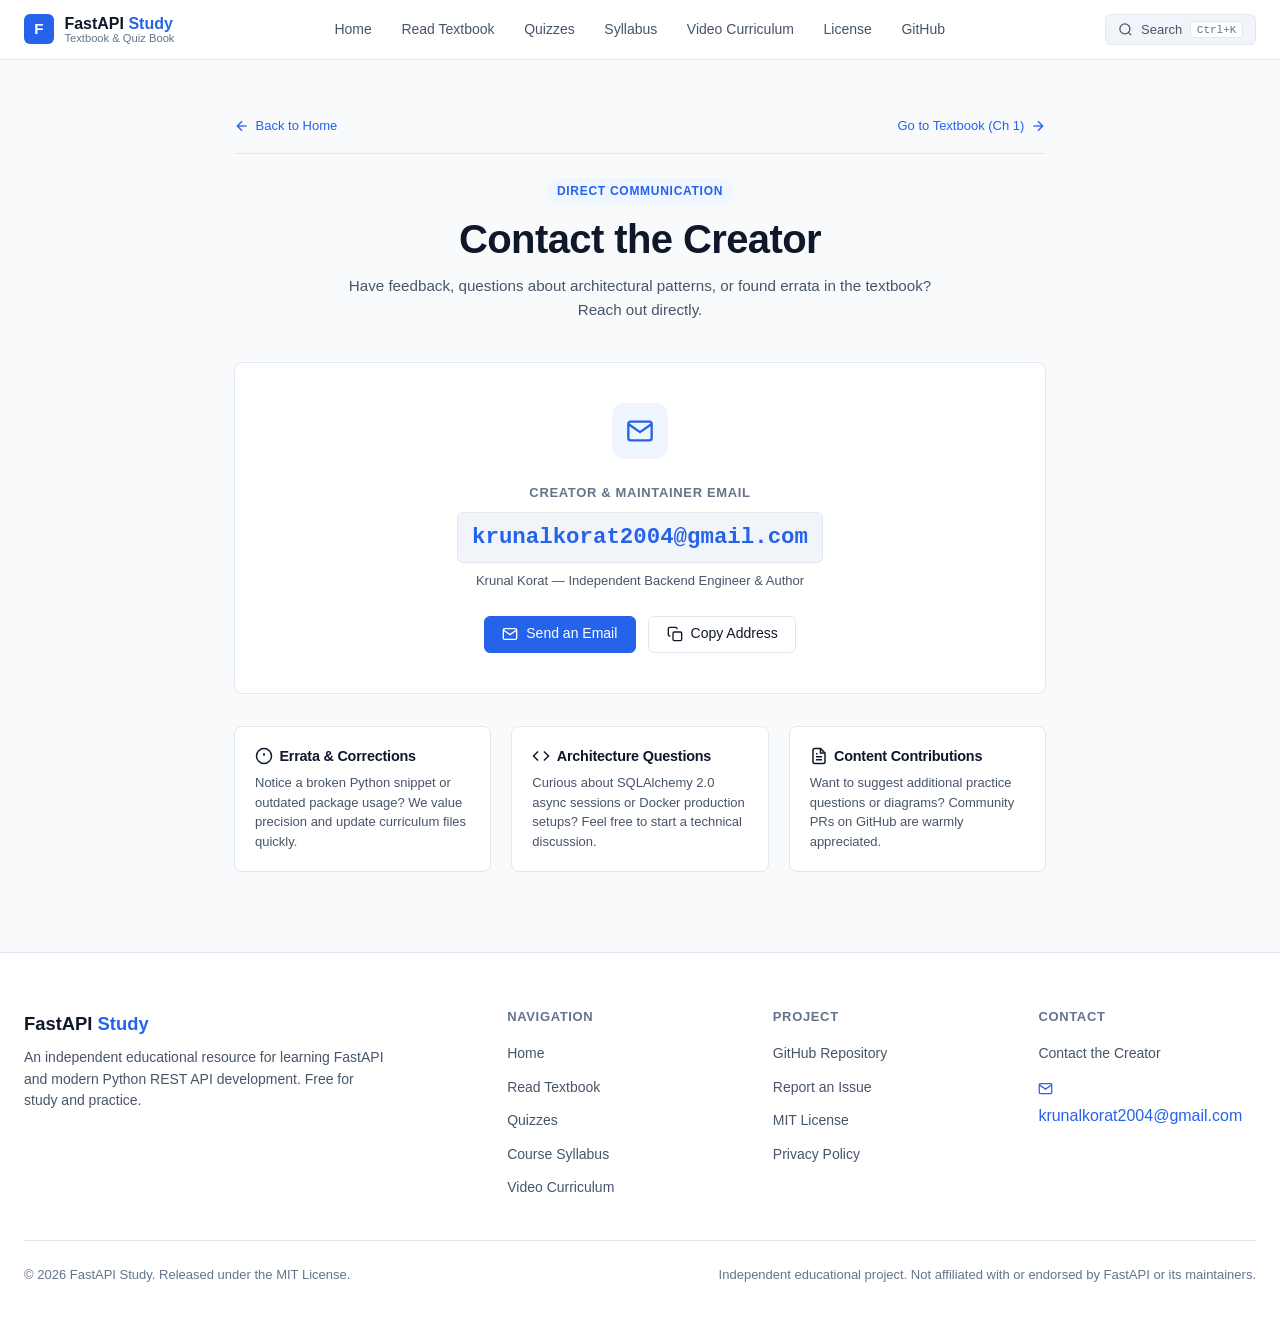
==== commit 940273b5: "fix: footer redesign, compact cookie dialog, active YouTube embeds, and study-only policies" ====
--- a/contact.html
+++ b/contact.html
@@ -58,16 +58,14 @@
           <svg width="18" height="18" viewBox="0 0 24 24" fill="none" stroke="currentColor" stroke-width="2"><line x1="18" y1="6" x2="6" y2="18"></line><line x1="6" y1="6" x2="18" y2="18"></line></svg>
         </button>
       </div>
-      <nav class="drawer-links">
+            <nav class="drawer-links">
         <a href="index.html" class="nav-link">Home</a>
         <a href="textbook.html?ch=1" class="nav-link">Read Textbook</a>
         <a href="quiz.html?ch=1" class="nav-link">Chapter Quizzes</a>
         <a href="index.html#curriculum" class="nav-link">Course Syllabus</a>
         <a href="index.html#youtube" class="nav-link">Video Curriculum</a>
         <a href="license.html" class="nav-link">MIT License</a>
-        <a href="terms.html" class="nav-link">Terms and Conditions</a>
         <a href="privacy-policy.html" class="nav-link">Privacy Policy</a>
-        <a href="cookies.html" class="nav-link">Cookie Policy</a>
         <a href="contact.html" class="nav-link active">Contact</a>
         <a href="https://github.com/KrunalKorat/FastAPI-Study" class="nav-link" target="_blank" rel="noopener noreferrer">GitHub Repository</a>
       </nav>
@@ -145,14 +143,14 @@
     </div>
   </main>
 
-  <!-- Global Footer -->
+    <!-- Global Footer -->
   <footer class="site-footer" role="contentinfo">
     <div class="footer-container">
       <div class="footer-top">
         <div class="footer-brand-col">
           <div class="footer-brand">FastAPI <span>Study</span></div>
           <p class="footer-desc">
-            An independent, open-source educational digital textbook and interactive quiz platform for mastering FastAPI and modern Python REST API engineering.
+            An independent educational resource for learning FastAPI and modern Python REST API development. Free for study and practice.
           </p>
         </div>
 
@@ -168,29 +166,30 @@
         </div>
 
         <div>
-          <h4 class="footer-col-title">Legal &amp; Policies</h4>
+          <h4 class="footer-col-title">Project</h4>
           <ul class="footer-links">
-            <li><a href="license.html">MIT License</a></li>
-            <li><a href="terms.html">Terms and Conditions</a></li>
-            <li><a href="privacy-policy.html">Privacy Policy</a></li>
-            <li><a href="cookies.html">Cookie Policy</a></li>
-          </ul>
-        </div>
-
-        <div>
-          <h4 class="footer-col-title">Open Source &amp; Contact</h4>
-          <ul class="footer-links" style="margin-bottom: 0.75rem;">
             <li><a href="https://github.com/KrunalKorat/FastAPI-Study" target="_blank" rel="noopener noreferrer">GitHub Repository</a></li>
             <li><a href="https://github.com/KrunalKorat/FastAPI-Study/issues" target="_blank" rel="noopener noreferrer">Report an Issue</a></li>
+            <li><a href="license.html">MIT License</a></li>
+            <li><a href="privacy-policy.html">Privacy Policy</a></li>
+          </ul>
+        </div>
+
+        <div>
+          <h4 class="footer-col-title">Contact</h4>
+          <ul class="footer-links" style="margin-bottom: 0.75rem;">
             <li><a href="contact.html">Contact the Creator</a></li>
           </ul>
-          <a href="mailto:krunalkorat2004@gmail.com" class="footer-contact-link">krunalkorat2004@gmail.com</a>
+          <a href="mailto:krunalkorat2004@gmail.com" class="footer-contact-link">
+            <svg width="15" height="15" viewBox="0 0 24 24" fill="none" stroke="currentColor" stroke-width="2"><path d="M4 4h16c1.1 0 2 .9 2 2v12c0 1.1-.9 2-2 2H4c-1.1 0-2-.9-2-2V6c0-1.1.9-2 2-2z"></path><polyline points="22,6 12,13 2,6"></polyline></svg>
+            <span>krunalkorat2004@gmail.com</span>
+          </a>
         </div>
       </div>
 
       <div class="footer-bottom">
         <div>&copy; <span id="current-year">2026</span> FastAPI Study. Released under the MIT License.</div>
-        <div>Not affiliated with or endorsed by FastAPI or Tiangolo. Based on Corey Schafer's tutorial series.</div>
+        <div>Independent educational project. Not affiliated with or endorsed by FastAPI or its maintainers.</div>
       </div>
     </div>
   </footer>
--- a/assets/css/base.css
+++ b/assets/css/base.css
@@ -752,6 +752,100 @@
   transform: translateY(0);
 }
 
+/* ==========================================================================
+   COOKIE CONSENT DIALOG (COMPACT FLOATING CARD)
+   ========================================================================== */
+.cookie-dialog {
+  position: fixed;
+  bottom: 1.5rem;
+  right: 1.5rem;
+  width: 360px;
+  max-width: calc(100vw - 2rem);
+  background-color: #FFFFFF;
+  border: 1px solid var(--border-color);
+  border-radius: 12px;
+  box-shadow: 0 10px 25px -5px rgba(15, 23, 42, 0.1), 0 8px 10px -6px rgba(15, 23, 42, 0.05);
+  padding: 1.25rem;
+  z-index: 1000;
+  display: none;
+  animation: cookieDialogSlideUp 0.25s cubic-bezier(0.16, 1, 0.3, 1);
+}
+
+.cookie-dialog.visible {
+  display: block;
+}
+
+@keyframes cookieDialogSlideUp {
+  from {
+    opacity: 0;
+    transform: translateY(12px);
+  }
+  to {
+    opacity: 1;
+    transform: translateY(0);
+  }
+}
+
+.cookie-dialog-header {
+  display: flex;
+  align-items: flex-start;
+  justify-content: space-between;
+  gap: 0.75rem;
+  margin-bottom: 0.5rem;
+}
+
+.cookie-dialog-title-wrap {
+  display: flex;
+  align-items: center;
+  gap: 0.5rem;
+}
+
+.cookie-dialog-icon {
+  color: var(--primary-600);
+  display: flex;
+  align-items: center;
+  justify-content: center;
+  flex-shrink: 0;
+}
+
+.cookie-dialog-title {
+  font-size: 0.95rem;
+  font-weight: 700;
+  color: var(--text-primary);
+  margin: 0;
+  line-height: 1.3;
+}
+
+.cookie-dialog-close {
+  background: none;
+  border: none;
+  font-size: 1.25rem;
+  line-height: 1;
+  color: var(--text-muted);
+  cursor: pointer;
+  padding: 0.125rem 0.25rem;
+  border-radius: 4px;
+  transition: color var(--transition-fast);
+}
+
+.cookie-dialog-close:hover {
+  color: var(--text-primary);
+}
+
+.cookie-dialog-desc {
+  font-size: 0.8125rem;
+  color: var(--text-secondary);
+  line-height: 1.5;
+  margin: 0 0 1rem 0;
+}
+
+.cookie-dialog-actions {
+  display: flex;
+  align-items: center;
+  gap: 0.5rem;
+  flex-wrap: wrap;
+}
+
 /* Responsive Media Queries */
 @media (max-width: 900px) {
   .footer-top {
@@ -776,3 +870,21 @@
     align-items: flex-start;
   }
 }
+
+@media (max-width: 640px) {
+  .cookie-dialog {
+    bottom: 1rem;
+    right: 1rem;
+    left: 1rem;
+    width: auto;
+    max-width: none;
+  }
+  .cookie-dialog-actions {
+    flex-direction: column;
+    width: 100%;
+  }
+  .cookie-dialog-actions .btn {
+    width: 100%;
+    justify-content: center;
+  }
+}
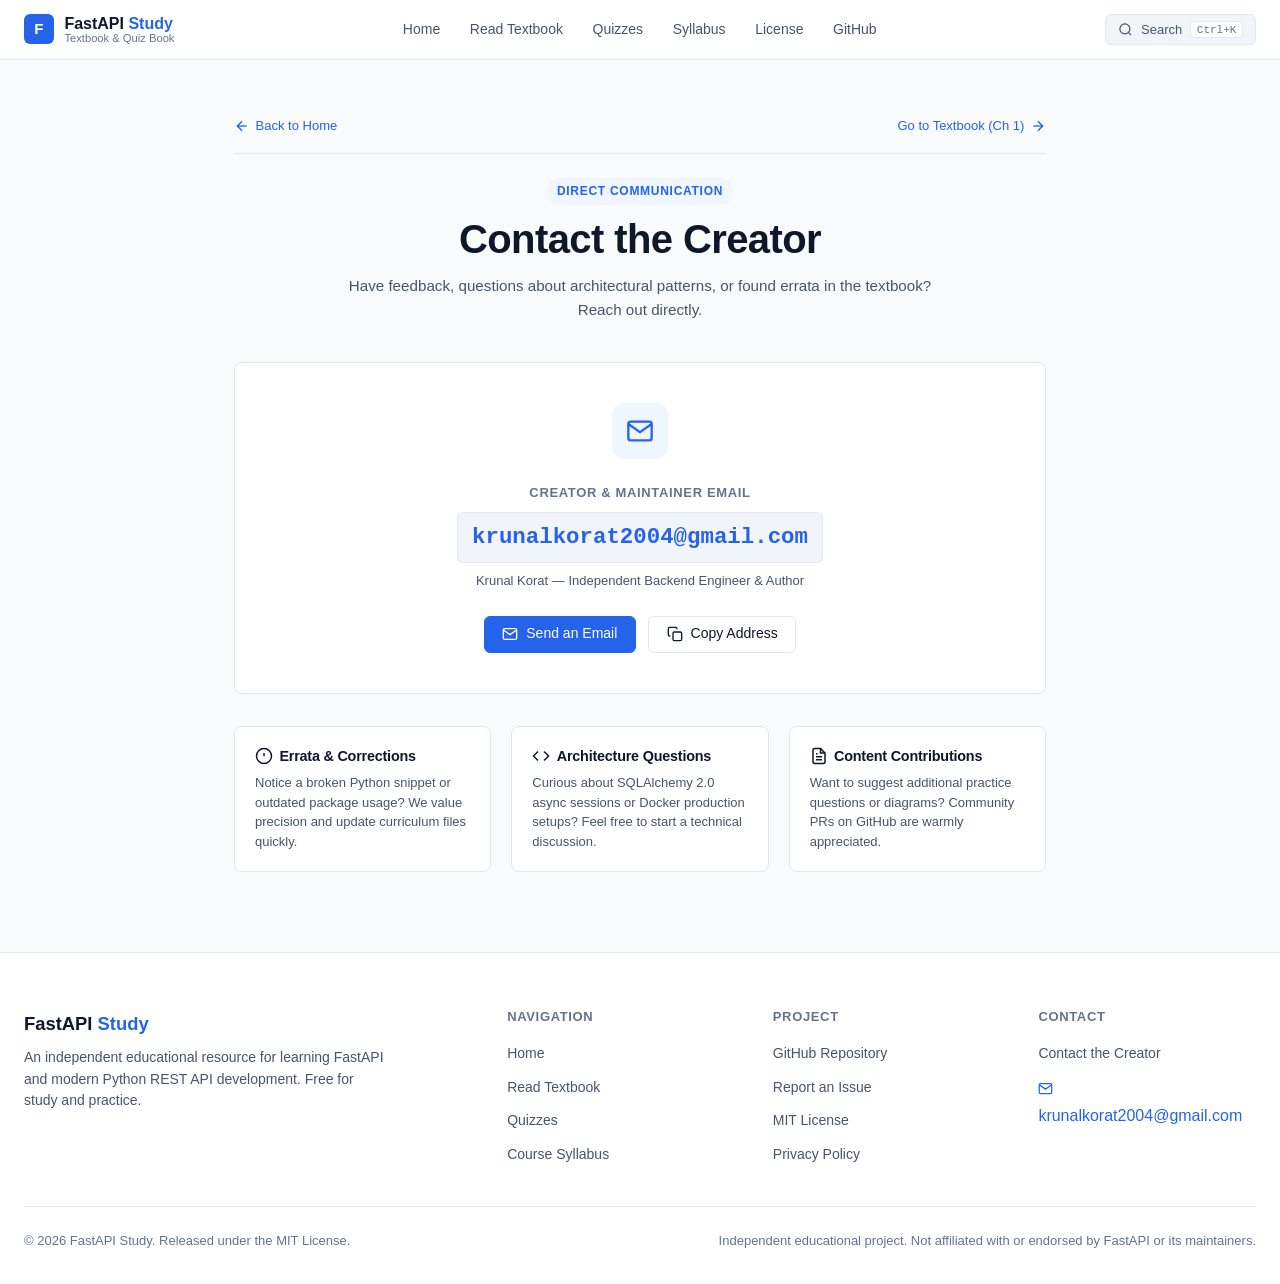
==== commit 80f0abe2: "fix: resolve broken quiz controls, complete 25-question review mode, and remove video curriculum emb" ====
--- a/contact.html
+++ b/contact.html
@@ -30,7 +30,6 @@
         <a href="textbook.html?ch=1" class="nav-link">Read Textbook</a>
         <a href="quiz.html?ch=1" class="nav-link">Quizzes</a>
         <a href="index.html#curriculum" class="nav-link">Syllabus</a>
-        <a href="index.html#youtube" class="nav-link">Video Curriculum</a>
         <a href="license.html" class="nav-link">License</a>
         <a href="https://github.com/KrunalKorat/FastAPI-Study" class="nav-link" target="_blank" rel="noopener noreferrer">GitHub</a>
       </nav>
@@ -63,7 +62,6 @@
         <a href="textbook.html?ch=1" class="nav-link">Read Textbook</a>
         <a href="quiz.html?ch=1" class="nav-link">Chapter Quizzes</a>
         <a href="index.html#curriculum" class="nav-link">Course Syllabus</a>
-        <a href="index.html#youtube" class="nav-link">Video Curriculum</a>
         <a href="license.html" class="nav-link">MIT License</a>
         <a href="privacy-policy.html" class="nav-link">Privacy Policy</a>
         <a href="contact.html" class="nav-link active">Contact</a>
@@ -161,7 +159,6 @@
             <li><a href="textbook.html?ch=1">Read Textbook</a></li>
             <li><a href="quiz.html?ch=1">Quizzes</a></li>
             <li><a href="index.html#curriculum">Course Syllabus</a></li>
-            <li><a href="index.html#youtube">Video Curriculum</a></li>
           </ul>
         </div>
 
